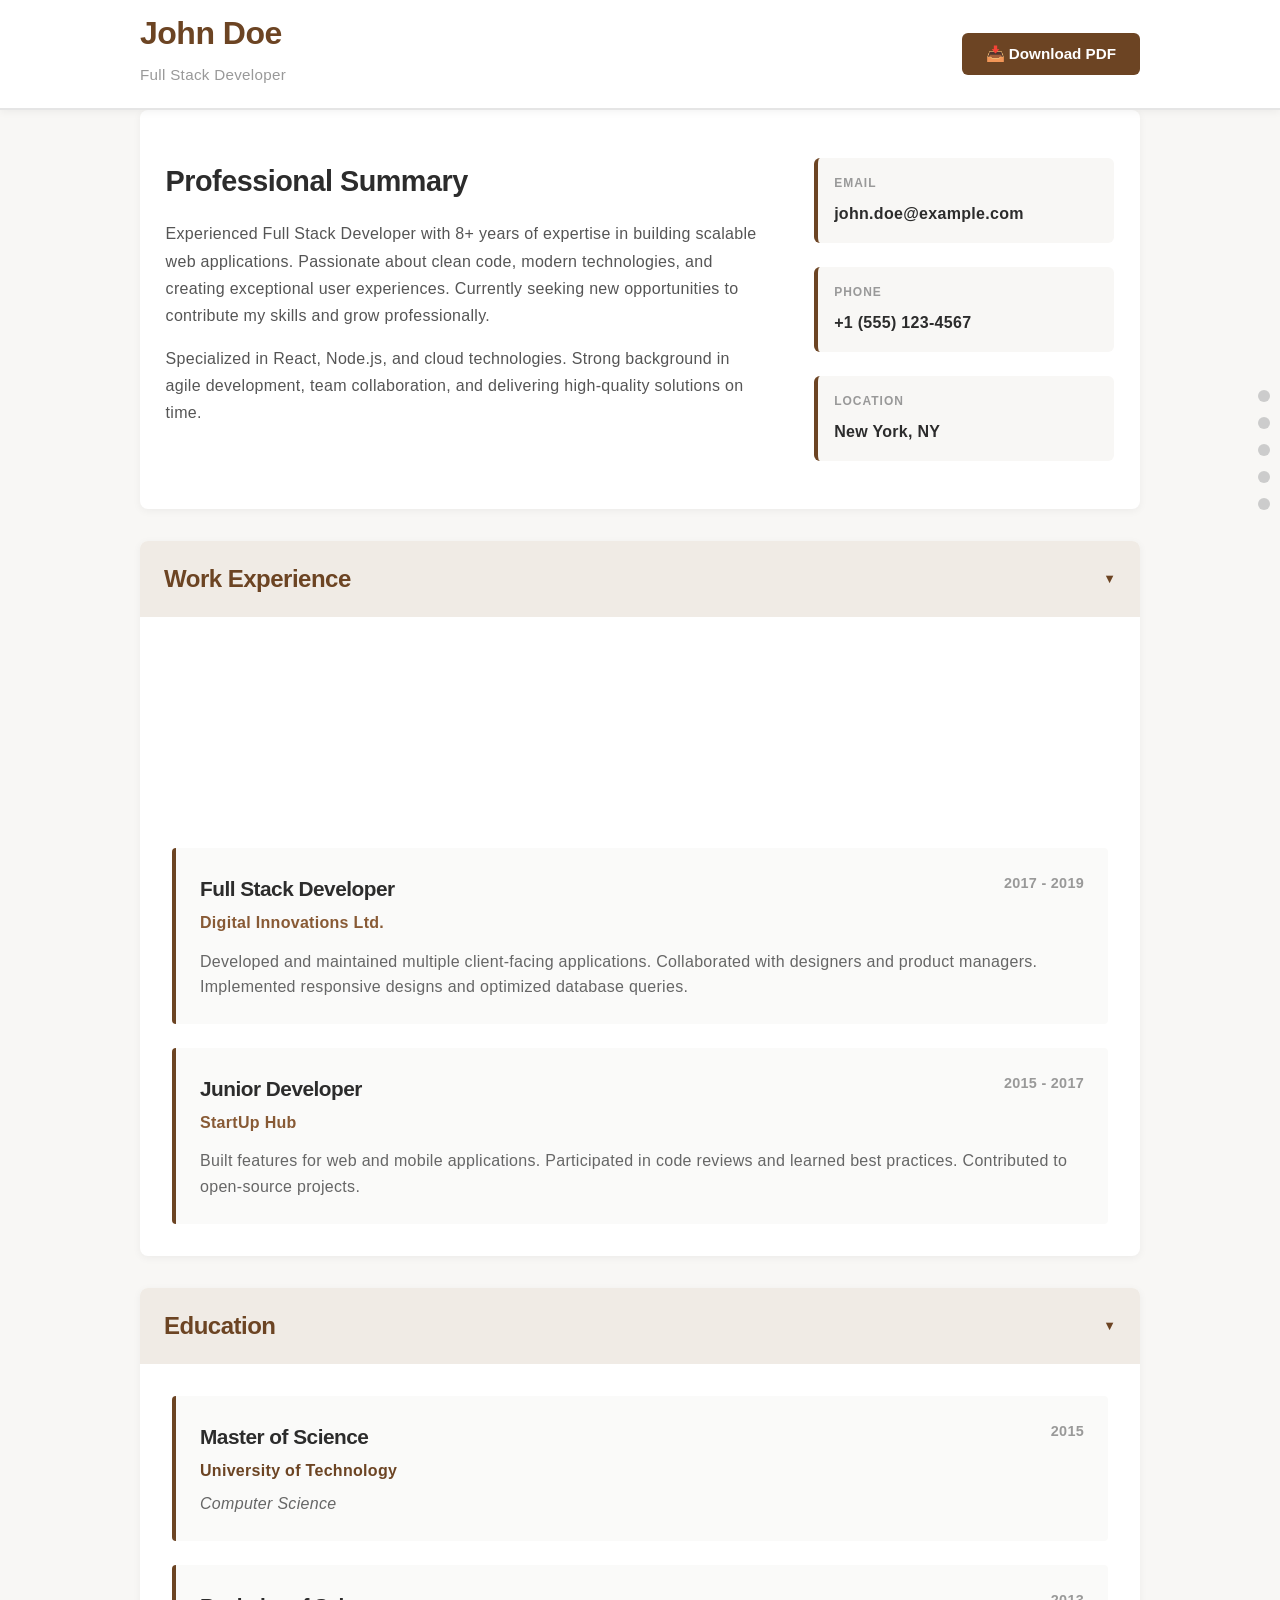
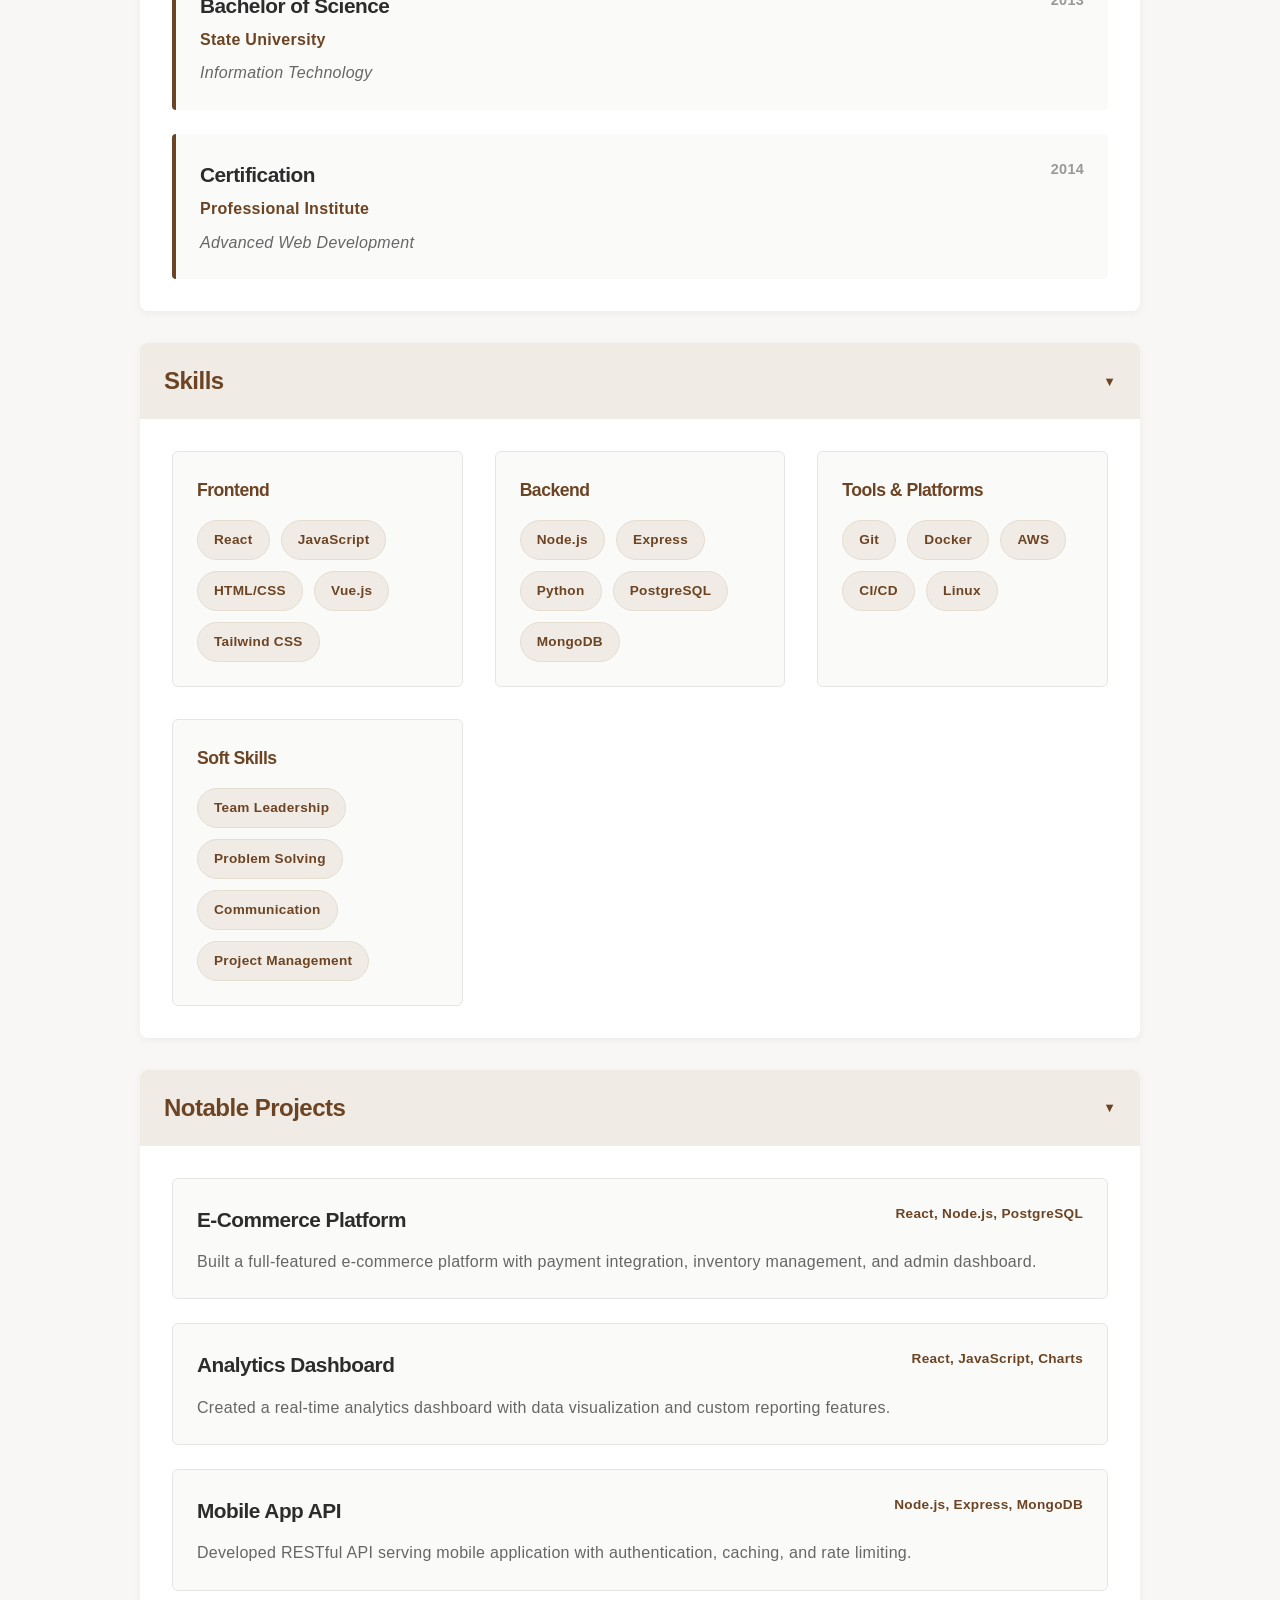
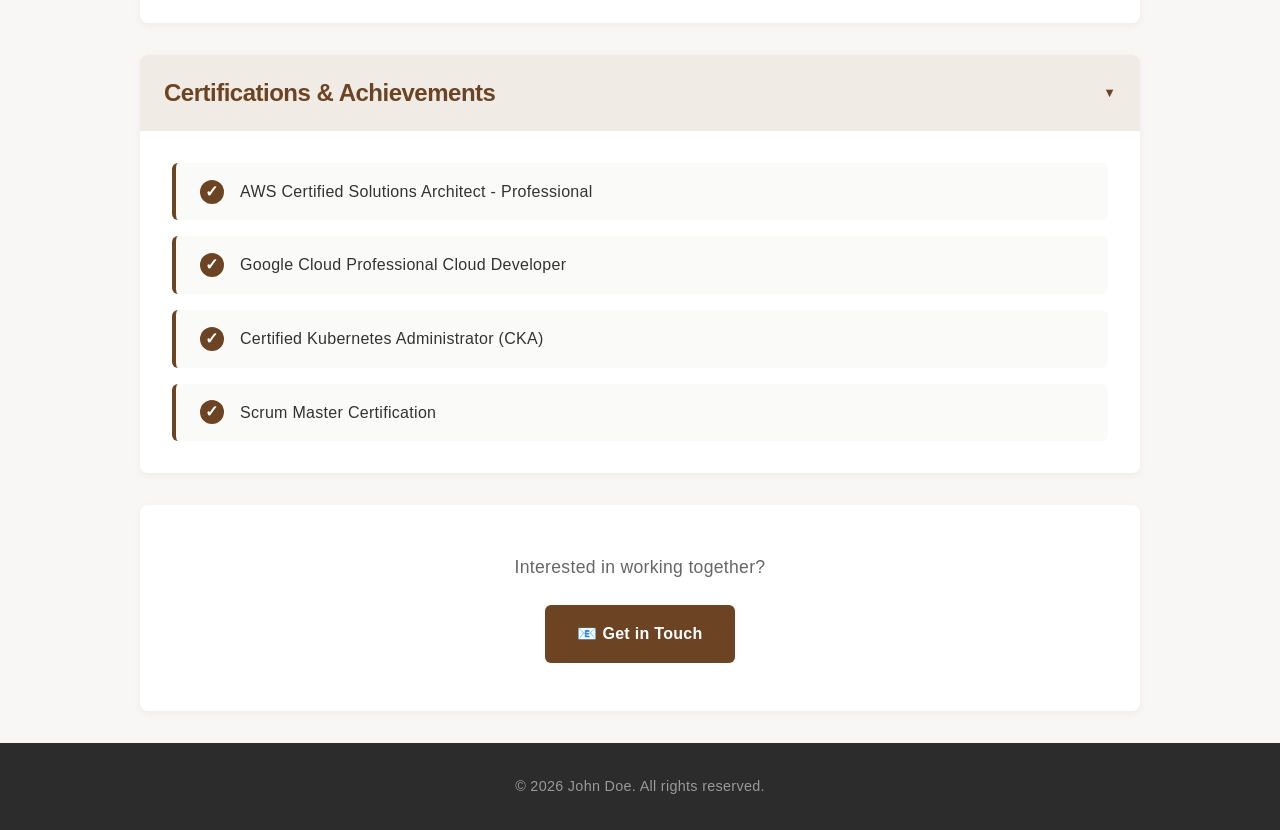
==== index.html @ c2332bd7 "9addit lwan bach dghya nbddalhoum + mouchkil ta3 imprimante f coperite ..." ====
<!DOCTYPE html>
<html lang="en">

<head>
    <meta charset="UTF-8">
    <meta name="viewport" content="width=device-width, initial-scale=1.0">
    <title>John Doe - Professional Portfolio</title>
    <link rel="stylesheet" href="portfolio_css.css">
    <script src="portfolio_js.js" defer></script>
    <!--umami link for analitics-->
    <!-- <script defer src="https://cloud.umami.is/script.js" data-website-id="32c0d051-bd67-4b57-89e9-293d362ee679"></script> -->
</head>

<body>
    <!-- Header/Navigation -->
    <header class="header">
        <div class="container">
            <div class="header-content">
                <div>
                    <h1 class="name">John Doe</h1>
                    <p class="title">Full Stack Developer</p>
                </div>
                <!--<a href="cv.pdf" target="_blank" class="print-btn" data-umami-event="Print Resume Click">
                    📥 Print Resume PDF
                </a>-->
                <!--print window-->
                <button class="print-btn" onclick="printingThisPage(); window.print();"  data-umami-event="Print Pdf Click">
                    📥 Download PDF
                </button>
            </div>
        </div>
    </header>

    <!-- Main Content -->
    <main class="container">
        <nav class="dot-nav">
            <a href="#experience-section" class="dot" id="experience-dot" data-section="experience"><span>Experience</span></a>
            <a href="#education-section" class="dot" id="education-dot" data-section="education"><span>Education</span></a>
            <a href="#skills-section" class="dot" id="skills-dot" data-section="skills"><span>Skills</span></a>
            <a href="#projects-section" class="dot" id="projects-dot" data-section="projects"><span>Projects</span></a>
            <a href="#achievements-section" class="dot" id="achievements-dot" data-section="achievements"><span>Achievements</span></a>
        </nav>
        <!-- Hero Section -->
        <section class="hero-section" id="hero-section">
            <div class="hero-grid">
                <div class="hero-text">
                    <h2>Professional Summary</h2>
                    <p>Experienced Full Stack Developer with 8+ years of expertise in building scalable web
                        applications. Passionate about clean code, modern technologies, and creating exceptional user
                        experiences. Currently seeking new opportunities to contribute my skills and grow
                        professionally.</p>
                    <p>Specialized in React, Node.js, and cloud technologies. Strong background in agile development,
                        team collaboration, and delivering high-quality solutions on time.</p>
                </div>
                <div class="contact-info">
                    <div class="contact-item">
                        <span class="contact-label">Email</span>
                        <p class="contact-value">john.doe@example.com</p>
                    </div>
                    <div class="contact-item">
                        <span class="contact-label">Phone</span>
                        <p class="contact-value">+1 (555) 123-4567</p>
                    </div>
                    <div class="contact-item">
                        <span class="contact-label">Location</span>
                        <p class="contact-value">New York, NY</p>
                    </div>
                </div>
            </div>
        </section>

        <!-- Work Experience Section -->
        <section class="section" id="experience-section">
            <button class="section-header">
                <h2>Work Experience</h2>
                <span class="toggle-icon">▼</span>
            </button>
            <div class="section-content">
                <div class="experience-item">
                    <div class="experience-header">
                        <div>
                            <h3>Senior Software Developer</h3>
                            <p class="company">Tech Solutions Inc.</p>
                        </div>
                        <span class="duration">2019 - 2023</span>
                    </div>
                    <p class="description">Led development of full-stack web applications. Managed team of 5 developers.
                        Implemented CI/CD pipelines and improved system performance by 40%.</p>
                </div>

                <div class="experience-item">
                    <div class="experience-header">
                        <div>
                            <h3>Full Stack Developer</h3>
                            <p class="company">Digital Innovations Ltd.</p>
                        </div>
                        <span class="duration">2017 - 2019</span>
                    </div>
                    <p class="description">Developed and maintained multiple client-facing applications. Collaborated
                        with designers and product managers. Implemented responsive designs and optimized database
                        queries.</p>
                </div>

                <div class="experience-item">
                    <div class="experience-header">
                        <div>
                            <h3>Junior Developer</h3>
                            <p class="company">StartUp Hub</p>
                        </div>
                        <span class="duration">2015 - 2017</span>
                    </div>
                    <p class="description">Built features for web and mobile applications. Participated in code reviews
                        and learned best practices. Contributed to open-source projects.</p>
                </div>
            </div>
        </section>

        <!-- Education Section -->
        <section class="section" id="education-section">
            <button class="section-header">
                <h2>Education</h2>
                <span class="toggle-icon">▼</span>
            </button>
            <div class="section-content">
                <div class="education-item">
                    <div class="education-header">
                        <div>
                            <h3>Master of Science</h3>
                            <p class="institution">University of Technology</p>
                        </div>
                        <span class="year">2015</span>
                    </div>
                    <p class="field">Computer Science</p>
                </div>

                <div class="education-item">
                    <div class="education-header">
                        <div>
                            <h3>Bachelor of Science</h3>
                            <p class="institution">State University</p>
                        </div>
                        <span class="year">2013</span>
                    </div>
                    <p class="field">Information Technology</p>
                </div>

                <div class="education-item">
                    <div class="education-header">
                        <div>
                            <h3>Certification</h3>
                            <p class="institution">Professional Institute</p>
                        </div>
                        <span class="year">2014</span>
                    </div>
                    <p class="field">Advanced Web Development</p>
                </div>
            </div>
        </section>

        <!-- Skills Section -->
        <section class="section" id="skills-section">
            <button class="section-header">
                <h2>Skills</h2>
                <span class="toggle-icon">▼</span>
            </button>
            <div class="section-content">
                <div class="skills-grid">
                    <div class="skill-group">
                        <h3>Frontend</h3>
                        <div class="skill-tags">
                            <span class="skill-tag">React</span>
                            <span class="skill-tag">JavaScript</span>
                            <span class="skill-tag">HTML/CSS</span>
                            <span class="skill-tag">Vue.js</span>
                            <span class="skill-tag">Tailwind CSS</span>
                        </div>
                    </div>

                    <div class="skill-group">
                        <h3>Backend</h3>
                        <div class="skill-tags">
                            <span class="skill-tag">Node.js</span>
                            <span class="skill-tag">Express</span>
                            <span class="skill-tag">Python</span>
                            <span class="skill-tag">PostgreSQL</span>
                            <span class="skill-tag">MongoDB</span>
                        </div>
                    </div>

                    <div class="skill-group">
                        <h3>Tools & Platforms</h3>
                        <div class="skill-tags">
                            <span class="skill-tag">Git</span>
                            <span class="skill-tag">Docker</span>
                            <span class="skill-tag">AWS</span>
                            <span class="skill-tag">CI/CD</span>
                            <span class="skill-tag">Linux</span>
                        </div>
                    </div>

                    <div class="skill-group">
                        <h3>Soft Skills</h3>
                        <div class="skill-tags">
                            <span class="skill-tag">Team Leadership</span>
                            <span class="skill-tag">Problem Solving</span>
                            <span class="skill-tag">Communication</span>
                            <span class="skill-tag">Project Management</span>
                        </div>
                    </div>
                </div>
            </div>
        </section>

        <!-- Projects Section -->
        <section class="section" id="projects-section">
            <button class="section-header">
                <h2>Notable Projects</h2>
                <span class="toggle-icon">▼</span>
            </button>
            <div class="section-content">
                <div class="project-item">
                    <div class="project-header">
                        <h3>E-Commerce Platform</h3>
                        <span class="project-tech">React, Node.js, PostgreSQL</span>
                    </div>
                    <p class="description">Built a full-featured e-commerce platform with payment integration, inventory
                        management, and admin dashboard.</p>
                </div>

                <div class="project-item">
                    <div class="project-header">
                        <h3>Analytics Dashboard</h3>
                        <span class="project-tech">React, JavaScript, Charts</span>
                    </div>
                    <p class="description">Created a real-time analytics dashboard with data visualization and custom
                        reporting features.</p>
                </div>

                <div class="project-item">
                    <div class="project-header">
                        <h3>Mobile App API</h3>
                        <span class="project-tech">Node.js, Express, MongoDB</span>
                    </div>
                    <p class="description">Developed RESTful API serving mobile application with authentication,
                        caching, and rate limiting.</p>
                </div>
            </div>
        </section>

        <!-- Certifications Section -->
        <section class="section" id="achievements-section">
            <button class="section-header">
                <h2>Certifications & Achievements</h2>
                <span class="toggle-icon">▼</span>
            </button>
            <div class="section-content">
                <div class="certification-list">
                    <div class="cert-item">AWS Certified Solutions Architect - Professional</div>
                    <div class="cert-item">Google Cloud Professional Cloud Developer</div>
                    <div class="cert-item">Certified Kubernetes Administrator (CKA)</div>
                    <div class="cert-item">Scrum Master Certification</div>
                </div>
            </div>
        </section>

        <!-- Footer CTA -->
        <section class="footer-cta" id="cta-section">
            <p id="cta-paragraph">Interested in working together?</p>
            <a href="mailto:john.doe@example.com" class="cta-button" id="cta-button" data-umami-event="Email Button Click">📧 Get in Touch</a>
            <h3 id="cta-link" style="display: none;">john.doe@example.com</h3>
        </section>
    </main>

    <!-- Footer -->
    <footer class="footer" id="footer">
        <p>&copy; 2026 John Doe. All rights reserved.</p>
    </footer>
</body>

</html>
---- portfolio_css.css ----
/* ============================================
   PROFESSIONAL PORTFOLIO - STYLESHEET
   Design: Clean, PDF-like with interactive elements
   Colors: Warm brown (var(--main_color)) accent with professional grays
   ============================================ */

/* ============================================
   1. RESET & BASE STYLES
   ============================================ */

/*colors*/

:root {
    --main_color : hsl(27, 51%, 28%);

    /* We use clamp(0%, calc(...), 100%) to lock the values */
    
    --hover_1_color : hsl(from var(--main_color) 
        calc(h + 2) 
        clamp(0, calc(s + 2), 100) 
        clamp(0, calc(l + 8), 100));

    --header_hover_color: hsl(from var(--main_color) 
        calc(h + 5) 
        clamp(0, calc(s - 22), 100) 
        clamp(0, calc(l + 59), 100));

    --items_hover_color: hsl(from var(--main_color) 
        calc(h + 3) 
        clamp(0, calc(s - 22), 100) 
        clamp(0, calc(l + 67), 100));

    --company_names_color : hsl(from var(--main_color) 
        h 
        clamp(0, calc(s - 7), 100) 
        clamp(0, calc(l + 9), 100));

    --section_header_and_skills_tag_color: hsl(from var(--main_color) 
        calc(h + 6) 
        clamp(0, calc(s - 24), 100) 
        clamp(0, calc(l + 64), 100));

    --skill_tag_border_color: hsl(from var(--main_color) 
        calc(h + 7) 
        clamp(0, calc(s - 22), 100) 
        clamp(0, calc(l + 58), 100));

    --footer_bg_color : #2c2c2c;
    --text_1_color : #333;
    --section_bg_color: #fff;
    --text_2_color : #666;
    --text_3_color : #999;
    --text_4_color : #ccc;
}

* {
    margin: 0;
    padding: 0;
}

html {
    scroll-behavior: smooth;
}

body {
    font-family: 'Segoe UI', Tahoma, Geneva, Verdana, sans-serif;
    line-height: 1.6;
    color: var(--text_1_color);
    background-color: #f8f7f5;
    letter-spacing: 0.3px;
}

/* ============================================
   navigation section
   ============================================ */

   .dot-nav {
    position: fixed;
    right: 10px;
    top: 50%;
    transform: translateY(-50%);
    display: flex;
    flex-direction: column;
    gap: 15px;
    z-index: 1000;
}

.dot {
    width: 12px;
    height: 12px;
    background-color: var(--text_4_color);
    border-radius: 50%;
    transition: all 0.3s ease;
    position: relative;
}

.dot.active {
    background-color: var(--main_color); /* Your brand brown */
    transform: scale(1.3);
}

.dot.hidden{
    display: none;
}

/* Tooltip text that appears when hovering */
.dot span {
    position: absolute;
    right: 25px;
    top: 50%;
    transform: translateY(-50%);
    background: var(--main_color);
    color: white;
    padding: 4px 8px;
    border-radius: 4px;
    font-size: 12px;
    opacity: 0;
    pointer-events: none;
    transition: opacity 0.3s;
}

.dot:hover span {
    opacity: 1;
}


/* ============================================
   2. TYPOGRAPHY
   ============================================ */

h1, h2, h3, h4, h5, h6 {
    font-weight: 700;
    letter-spacing: -0.5px;
    color: #2c2c2c;
}

h1 {
    font-size: 2.5rem;
    margin-bottom: 0.5rem;
}

h2 {
    font-size: 1.8rem;
    margin-bottom: 1rem;
}

h3 {
    font-size: 1.3rem;
    margin-bottom: 0.5rem;
}

p {
    margin-bottom: 0.8rem;
    color: #555;
}

a {
    background-color: var(--main_color);
    text-decoration: none;
    transition: color 0.3s ease;
}

a:hover {
    background-color: var(--hover_1_color);
    text-decoration: underline;
}

/* ============================================
   3. LAYOUT & CONTAINER
   ============================================ */

.container {
    max-width: 1000px;
    margin: 0 auto;
    padding: 0 2rem;
}

@media (max-width: 768px) {
    .container {
        padding: 0 1rem;
    }
}

/* ============================================
   4. HEADER
   ============================================ */
/* Add this to your section class */

.header {
   background-color: var(--section_bg_color);
    border-bottom: 2px solid #e5e5e5;
    padding: 0.5rem 0;
    position: sticky;
    top: 0;
    z-index: 100;
    box-shadow: 0 2px 8px rgba(0, 0, 0, 0.05);
}

.header-content {
    display: flex;
    justify-content: space-between;
    align-items: center;
    gap: 2rem;
}

.name {
    font-size: 2rem;
    color: var(--main_color);
    margin-bottom: 0.25rem;
}

.title {
    font-size: 0.95rem;
    color: var(--text_3_color);
    font-weight: 500;
}

.print-btn {
    padding: 0.75rem 1.5rem;
    background-color: var(--main_color);
    color: #fff;
    border: none;
    border-radius: 6px;
    font-size: 0.95rem;
    font-weight: 600;
    cursor: pointer;
    transition: all 0.3s ease;
    white-space: nowrap;
}

.print-btn:hover {
    background-color: var(--hover_1_color);
    transform: translateY(-2px);
    box-shadow: 0 4px 12px rgba(107, 67, 35, 0.274);
}

@media (max-width: 768px) {
    .header-content {
        flex-direction: column;
        align-items: start;
        gap: 1rem;
    }

    .name {
        font-size: 1.5rem;
    }

    .print-btn {
        width: 60%;
        align-self: end;
        text-align: center;
    }
}

/* ============================================
   5. HERO SECTION
   ============================================ */

.hero-section {
   background-color: var(--section_bg_color);
    padding: 3rem .6rem;
    margin-bottom: 2rem;
    border-radius: 8px;
    box-shadow: 0 2px 8px rgba(0, 0, 0, 0.05);
}

.hero-grid {
    display: grid;
    grid-template-columns: 2fr 1fr;
    gap: 3rem;
    padding-right: 1rem;
    padding-left: 1rem;
}

.hero-text p {
    margin-bottom: 1rem;
    line-height: 1.7;
}

.contact-info {
    display: flex;
    flex-direction: column;
    gap: 1.5rem;
}

.contact-item {
    padding: 1rem;
    background-color: #f8f7f5;
    border-radius: 6px;
    border-left: 4px solid var(--main_color);
}

.contact-label {
    display: block;
    font-size: 0.75rem;
    font-weight: 700;
    color: var(--text_3_color);
    text-transform: uppercase;
    letter-spacing: 1px;
    margin-bottom: 0.5rem;
}

.contact-value {
    font-weight: 600;
    color: #2c2c2c;
    margin: 0;
}

@media (max-width: 768px) {
    .hero-grid {
        grid-template-columns: 1fr;
        gap: 2rem;
    }

    .hero-section {
        padding: 2rem 0;
    }
}

/* ============================================
   6. SECTIONS
   ============================================ */

.section {
   background-color: var(--section_bg_color);
    margin-bottom: 2rem;
    border-radius: 8px;
    box-shadow: 0 2px 8px rgba(0, 0, 0, 0.05);
    overflow: hidden;
    scroll-margin-top: 120px;
}

@media (max-width: 768px) {
    .section {
    scroll-margin-top: 165px;
    }
}

.section-header {
    width: 100%;
    padding: 1.5rem;
    background-color: var(--section_header_and_skills_tag_color);
    border: none;
    cursor: pointer;
    display: flex;
    justify-content: space-between;
    align-items: center;
    transition: all 0.3s ease;
    font-size: 1rem;
}

.section-header:hover {
    background-color: var(--header_hover_color);
}

.section-header h2 {
    margin: 0;
    color: var(--main_color);
    font-size: 1.5rem;
}

.toggle-icon {
    font-size: 0.8rem;
    color: var(--main_color);
    transition: transform 0.3s ease;
}

.section-header.collapsed .toggle-icon {
    transform: rotate(-90deg);
}

.section-content {
    padding: 2rem;
    max-height: 2000px;
    overflow: hidden;
    transition: all 0.3s ease;
}

.section-content.hidden {
    max-height: 0;
    padding: 0 2rem;
    overflow: hidden;
}

/* ============================================
   7. EXPERIENCE ITEMS
   ============================================ */

.experience-item {
    padding: 1.5rem;
    border-left: 4px solid var(--main_color);
    margin-bottom: 1.5rem;
    background-color: #fafaf9;
    border-radius: 4px;
    transition: all 0.3s ease;
}

.experience-item:hover {
    background-color: var(--items_hover_color);
    border-left-color: var(--hover_1_color);
}

.experience-item:last-child {
    margin-bottom: 0;
}

.experience-header {
    display: flex;
    justify-content: space-between;
    align-items: flex-start;
    margin-bottom: 0.8rem;
}

.experience-header h3 {
    margin: 0 0 0.3rem 0;
}

.company {
    color: var(--company_names_color);
    font-weight: 600;
    margin: 0;
}

.duration {
    font-size: 0.9rem;
    color: var(--text_3_color);
    font-weight: 600;
    white-space: nowrap;
}

.description {
    color: var(--text_2_color);
    line-height: 1.6;
    margin: 0;
}

@media (max-width: 768px) {
    .experience-header {
        flex-direction: column;
        gap: 0.5rem;
    }

    .duration {
        font-size: 0.85rem;
    }
}

/* ============================================
   8. EDUCATION ITEMS
   ============================================ */

.education-item {
    padding: 1.5rem;
    border-left: 4px solid var(--main_color);
    margin-bottom: 1.5rem;
    background-color: #fafaf9;
    border-radius: 4px;
    transition: all 0.3s ease;
}

.education-item:hover {
    background-color: var(--items_hover_color);
    border-left-color: var(--hover_1_color);
}

.education-item:last-child {
    margin-bottom: 0;
}

.education-header {
    display: flex;
    justify-content: space-between;
    align-items: flex-start;
    margin-bottom: 0.5rem;
}

.education-header h3 {
    margin: 0 0 0.3rem 0;
}

.institution {
    color: var(--main_color);
    font-weight: 600;
    margin: 0;
}

.year {
    font-size: 0.9rem;
    color: var(--text_3_color);
    font-weight: 600;
}

.field {
    color: var(--text_2_color);
    margin: 0;
    font-style: italic;
}

/* ============================================
   9. SKILLS SECTION
   ============================================ */

.skills-grid {
    display: grid;
    grid-template-columns: repeat(auto-fit, minmax(250px, 1fr));
    gap: 2rem;
}

.skill-group {
    padding: 1.5rem;
    background-color: #fafaf9;
    border-radius: 6px;
    border: 1px solid #e5e5e5;
}

.skill-group h3 {
    color: var(--main_color);
    margin-bottom: 1rem;
    font-size: 1.1rem;
}

.skill-tags {
    display: flex;
    flex-wrap: wrap;
    gap: 0.7rem;
}

.skill-tag {
    display: inline-block;
    padding: 0.5rem 1rem;
    background-color: var(--section_header_and_skills_tag_color);
    color: var(--main_color);
    border-radius: 20px;
    font-size: 0.85rem;
    font-weight: 600;
    transition: all 0.3s ease;
    border: 1px solid var(--skill_tag_border_color);
}

.skill-tag:hover {
    background-color: var(--main_color);
    color: #fff;
    transform: translateY(-2px);
}

/* ============================================
   10. PROJECT ITEMS
   ============================================ */

.project-item {
    padding: 1.5rem;
    margin-bottom: 1.5rem;
    background-color: #fafaf9;
    border-radius: 6px;
    border: 1px solid #e5e5e5;
    transition: all 0.3s ease;
}

.project-item:hover {
    box-shadow: 0 4px 12px rgba(107, 68, 35, 0.1);
    border-color: var(--main_color);
}

.project-item:last-child {
    margin-bottom: 0;
}

.project-header {
    display: flex;
    justify-content: space-between;
    align-items: flex-start;
    margin-bottom: 0.8rem;
    gap: 1rem;
}

.project-header h3 {
    margin: 0;
    flex: 1;
}

.project-tech {
    font-size: 0.85rem;
    color: var(--main_color);
    font-weight: 600;
    white-space: nowrap;
}

/* ============================================
   11. CERTIFICATIONS
   ============================================ */

.certification-list {
    display: flex;
    flex-direction: column;
    gap: 1rem;
}

.cert-item {
    padding: 1rem 1.5rem;
    background-color: #fafaf9;
    border-radius: 6px;
    border-left: 4px solid var(--main_color);
    display: flex;
    align-items: center;
    transition: all 0.3s ease;
}

.cert-item:before {
    content: '✓';
    display: inline-block;
    width: 1.5rem;
    height: 1.5rem;
    background-color: var(--main_color);
    color: #fff;
    border-radius: 50%;
    text-align: center;
    line-height: 1.5rem;
    margin-right: 1rem;
    flex-shrink: 0;
    font-weight: bold;
}

.cert-item:hover {
    background-color: var(--items_hover_color);
    transform: translateX(4px);
}

/* ============================================
   12. FOOTER CTA
   ============================================ */

.footer-cta {
    text-align: center;
    padding: 3rem 2rem;
   background-color: var(--section_bg_color);
    border-radius: 8px;
    margin-bottom: 2rem;
    box-shadow: 0 2px 8px rgba(0, 0, 0, 0.05);
}

.footer-cta p {
    font-size: 1.1rem;
    margin-bottom: 1.5rem;
    color: var(--text_2_color);
}

.cta-button {
    display: inline-block;
    padding: 1rem 2rem;
    background-color: var(--main_color);
    color: #fff;
    border-radius: 6px;
    font-weight: 700;
    font-size: 1rem;
    transition: all 0.3s ease;
}

.cta-button:hover {
    background-color: var(--hover_1_color);
    transform: translateY(-2px);
    box-shadow: 0 6px 16px rgba(107, 68, 35, 0.2);
    text-decoration: none;
}

/* ============================================
   13. FOOTER
   ============================================ */

.footer {
    background-color: var(--footer_bg_color);
    color: var(--text_3_color);
    text-align: center;
    padding: 2rem;
    font-size: 0.9rem;
}

.footer p {
    margin: 0;
    color: var(--text_3_color);
}

/* ============================================
   14. PRINT STYLES
   ============================================ */

@media print {
    body {
       background-color: var(--section_bg_color);
    }

    .header {
        position: static;
        border-bottom: 2px solid var(--text_1_color);
        margin-bottom: 1rem;
    }

    .print-btn {
        display: none !important;
    }

    .section-header {
        background-color: var(--section_header_and_skills_tag_color);
        border-bottom: 2px solid #ddd;
    }

    .section-header .toggle-icon {
        display: none;
    }

    .section-content {
        max-height: none !important;
        padding: 1.5rem;
    }

    .section {
        page-break-inside: avoid;
        margin-bottom: 1rem;
        box-shadow: none;
        border: 1px solid #ddd;
    }

    .experience-item,
    .education-item,
    .project-item {
        page-break-inside: avoid;
    }

    .footer {
        margin-top: 2rem;
        border-top: 1px solid #ddd;
        page-break-inside: avoid;
    }

    a {
        color: var(--main_color);
    }
}

/* ============================================
   15. RESPONSIVE DESIGN
   ============================================ */

@media (max-width: 768px) {
    h1 {
        font-size: 1.8rem;
    }

    h2 {
        font-size: 1.4rem;
    }

    h3 {
        font-size: 1.1rem;
    }

    .section-header {
        padding: 1.2rem;
    }

    .section-content {
        padding: 1.5rem;
    }

    .skills-grid {
        grid-template-columns: 1fr;
    }

    .project-header {
        flex-direction: column;
    }

    .project-tech {
        white-space: normal;
    }
}

@media (max-width: 480px) {
    .container {
        padding: 0 1rem;
    }

    h1 {
        font-size: 1.5rem;
    }

    h2 {
        font-size: 1.2rem;
    }

    .header-content {
        gap: 0.5rem;
    }

    .name {
        font-size: 1.3rem;
    }

    .title {
        font-size: 0.85rem;
    }

    .print-btn {
        padding: 0.6rem 1rem;
        font-size: 0.85rem;
    }

    .hero-section {
        padding: 1.5rem 0;
    }

    .section {
        margin-bottom: 1rem;
    }

    .section-header {
        padding: 1rem;
    }

    .section-content {
        padding: 1rem;
    }

    .experience-item,
    .education-item,
    .project-item {
        padding: 1rem;
    }

    .footer-cta {
        padding: 2rem 1rem;
    }
}
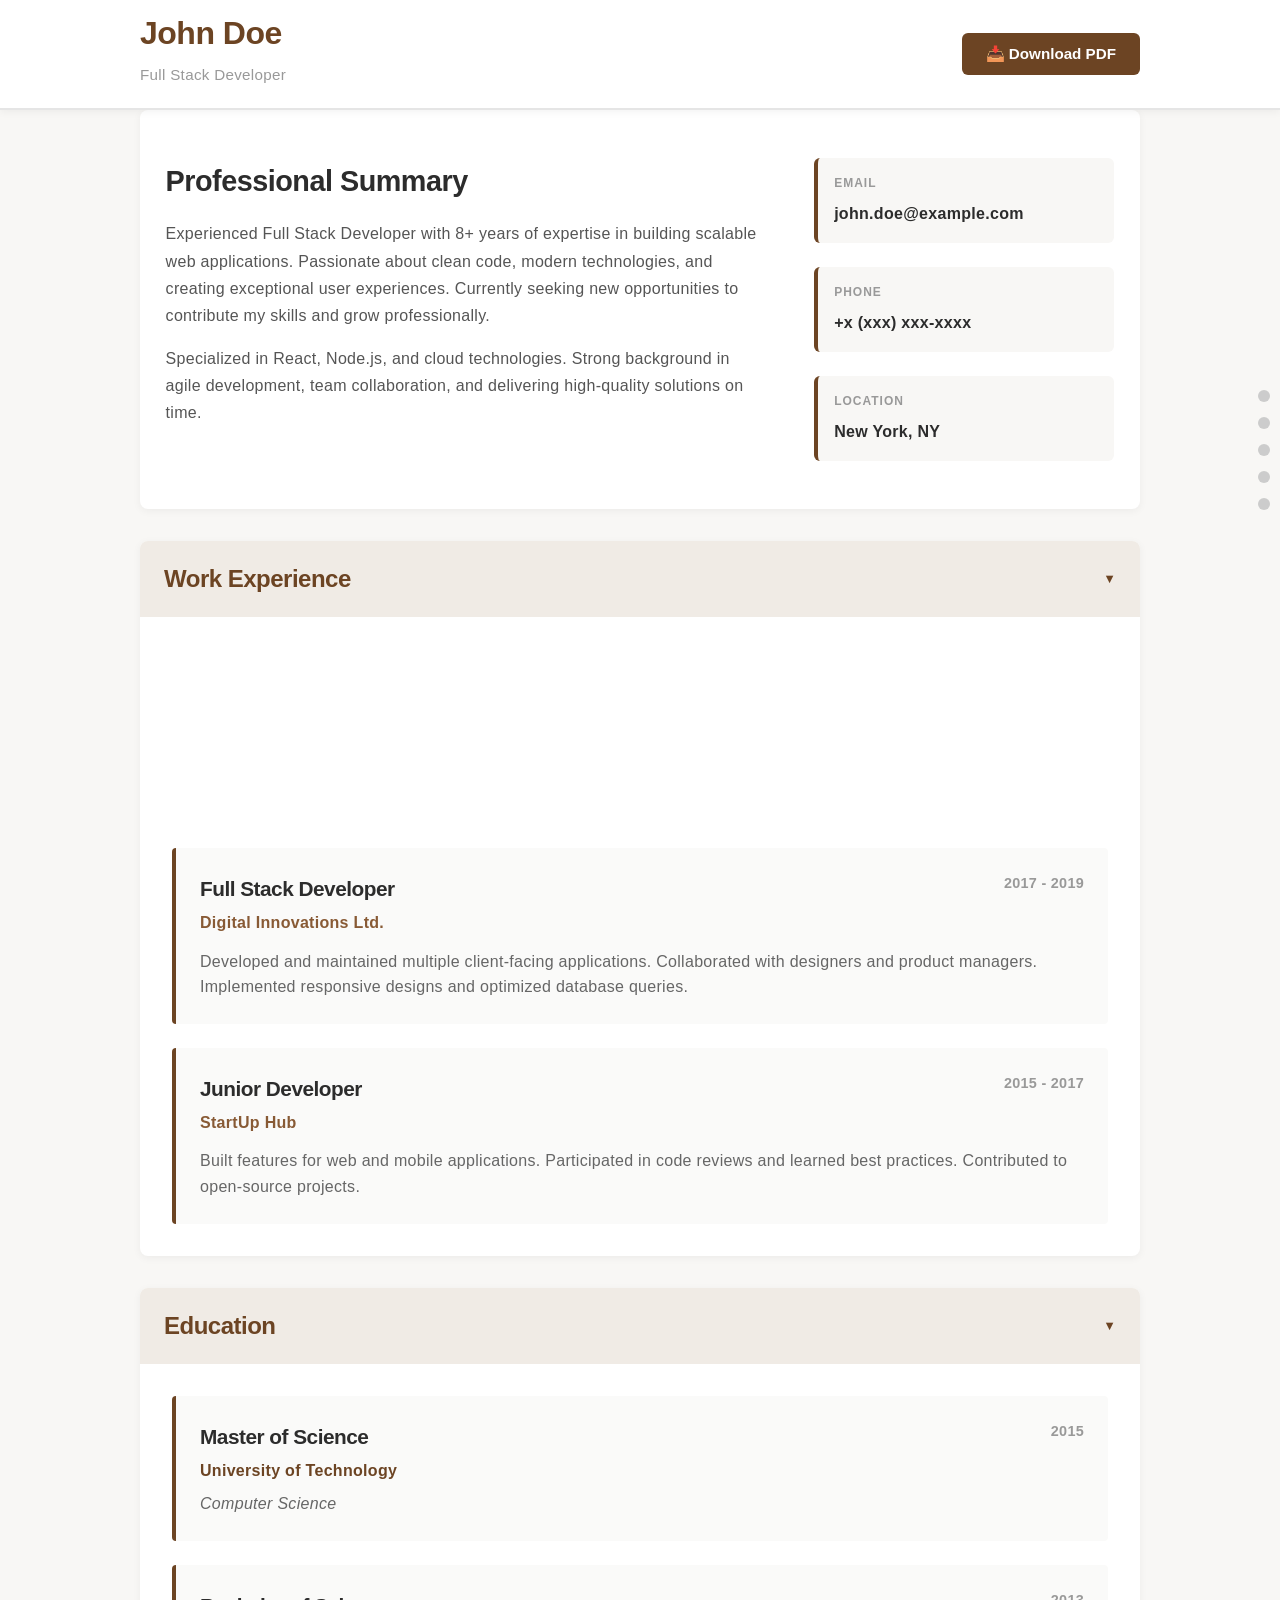
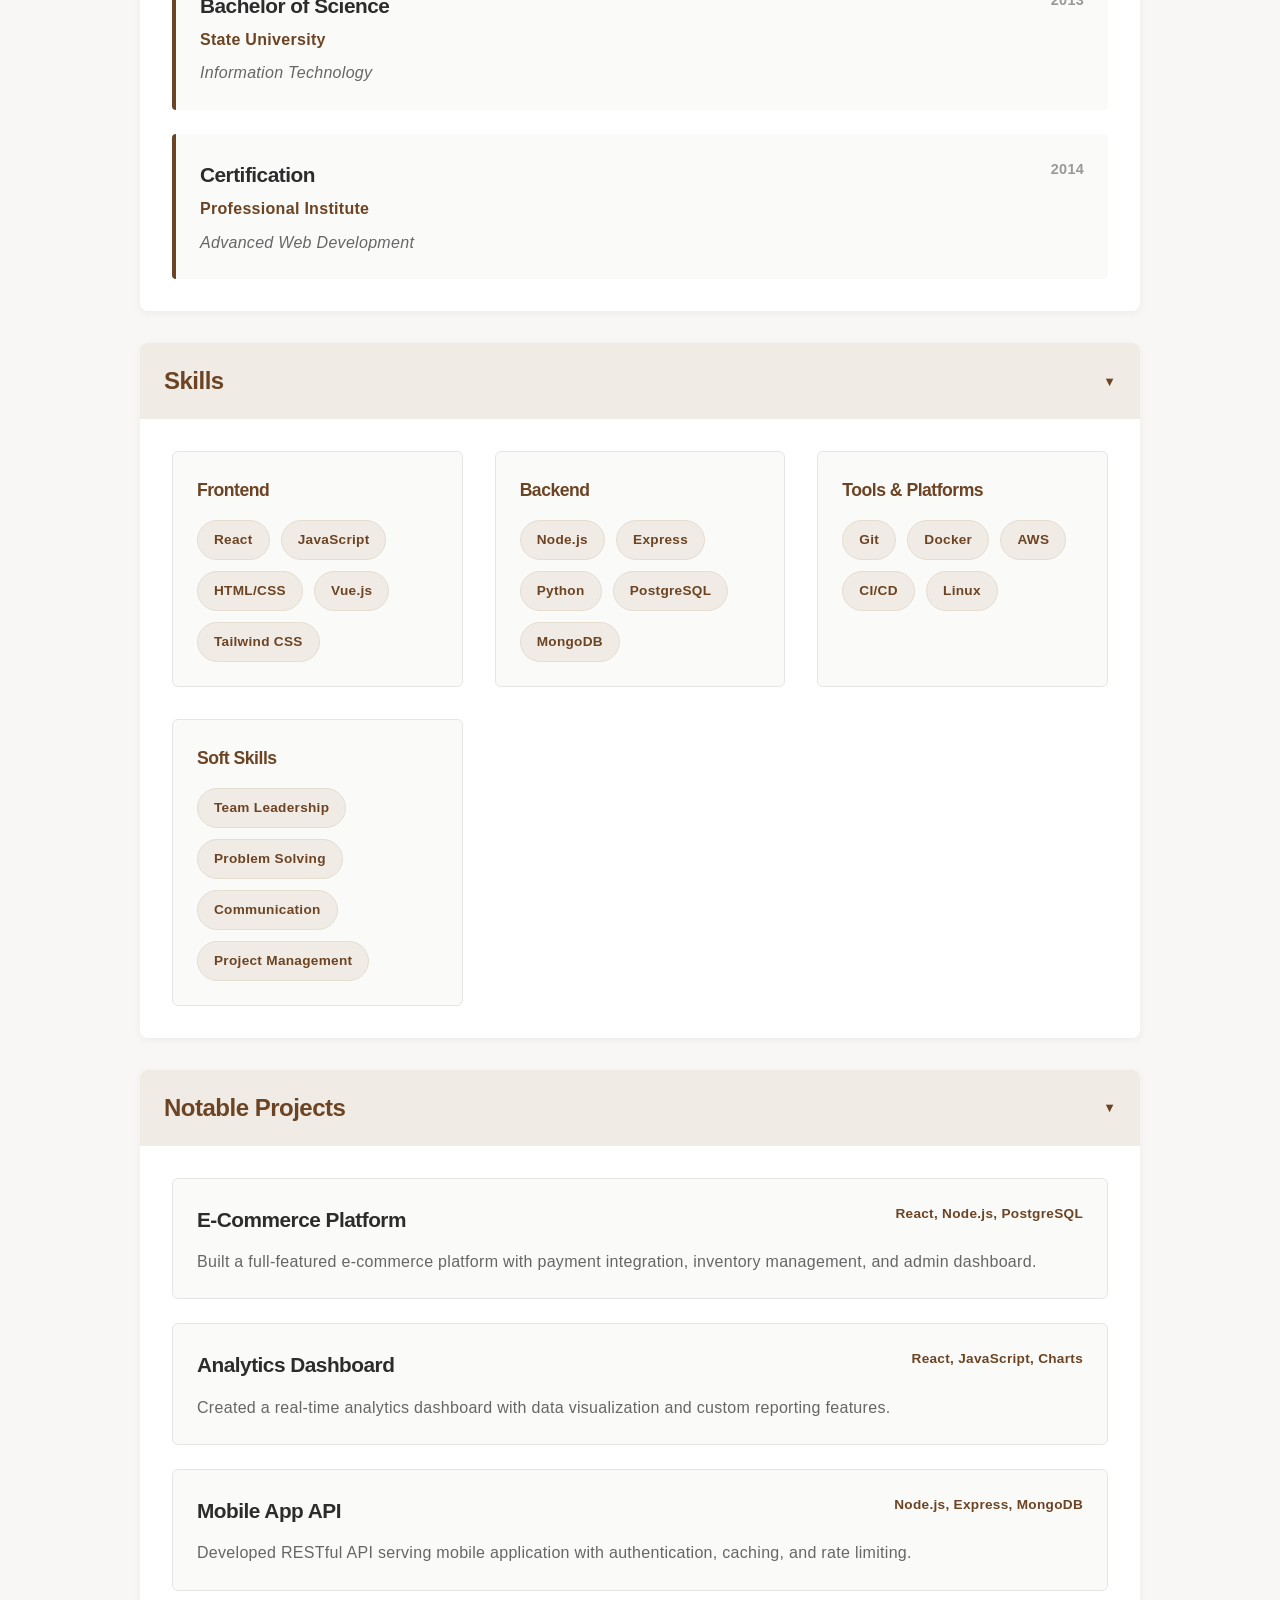
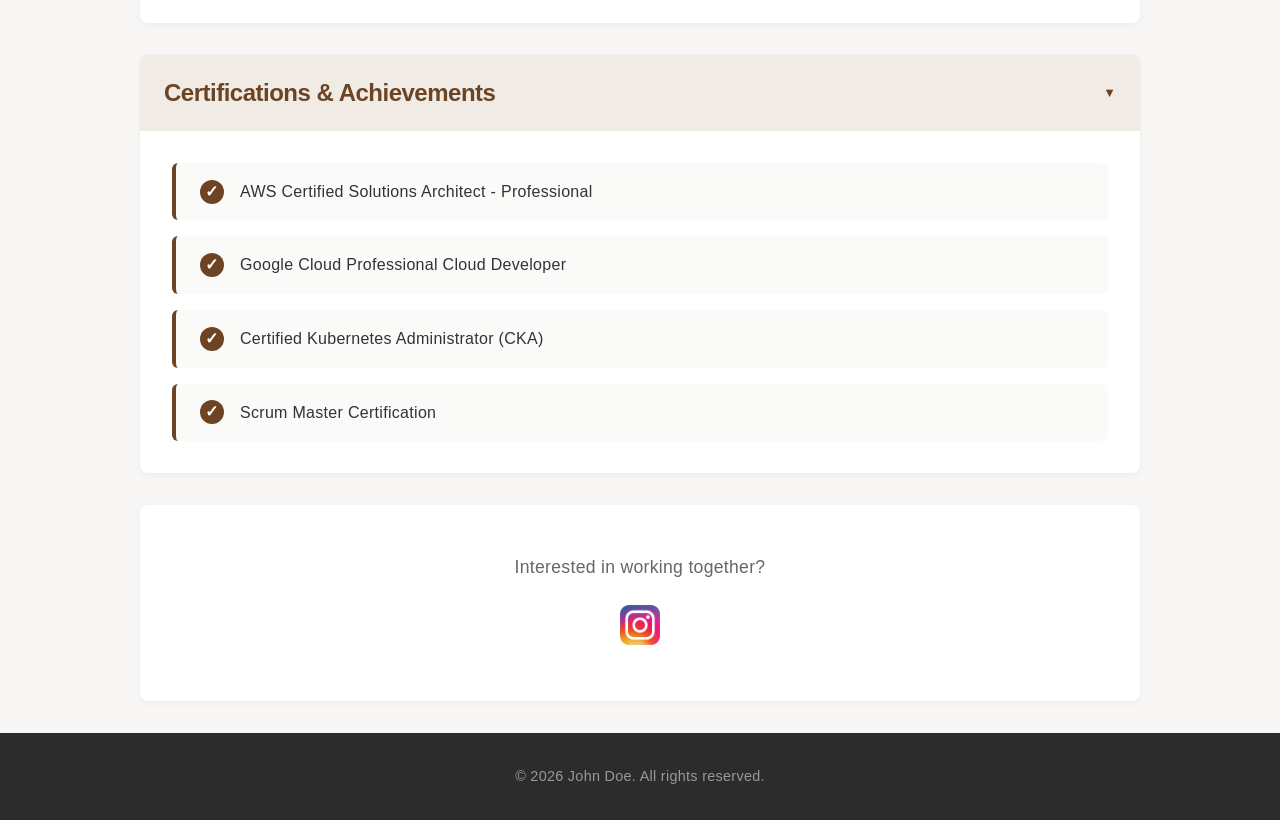
==== commit 27c45682: "9addit section dyal contact + umami analytics" ====
--- a/index.html
+++ b/index.html
@@ -8,7 +8,7 @@
     <link rel="stylesheet" href="portfolio_css.css">
     <script src="portfolio_js.js" defer></script>
     <!--umami link for analitics-->
-    <!-- <script defer src="https://cloud.umami.is/script.js" data-website-id="32c0d051-bd67-4b57-89e9-293d362ee679"></script> -->
+    <!--<script defer src="https://cloud.umami.is/script.js" data-website-id="32c0d051-bd67-4b57-89e9-293d362ee679"></script>-->
 </head>
 
 <body>
@@ -59,7 +59,7 @@
                     </div>
                     <div class="contact-item">
                         <span class="contact-label">Phone</span>
-                        <p class="contact-value">+1 (555) 123-4567</p>
+                        <p class="contact-value">+x (xxx) xxx-xxxx</p>
                     </div>
                     <div class="contact-item">
                         <span class="contact-label">Location</span>
@@ -266,8 +266,14 @@
         <!-- Footer CTA -->
         <section class="footer-cta" id="cta-section">
             <p id="cta-paragraph">Interested in working together?</p>
-            <a href="mailto:john.doe@example.com" class="cta-button" id="cta-button" data-umami-event="Email Button Click">📧 Get in Touch</a>
-            <h3 id="cta-link" style="display: none;">john.doe@example.com</h3>
+            <div id="social-media-logos-container">
+                <a href="https://www.instagram.com/services_4_all/" target="_blank" rel="noopener noreferrer">
+                    <img class="social-media-img" src="instagram.png" alt="instagram">
+                </a>
+            </div>
+            <div id="social-media-links-container" style="display: none;">
+                <h3>INSTAGRAM: https://www.instagram.com/services_4_all/</h3>
+            </div>
         </section>
     </main>
 
--- a/portfolio_css.css
+++ b/portfolio_css.css
@@ -1,9 +1,4 @@
-/* ============================================
-   PROFESSIONAL PORTFOLIO - STYLESHEET
-   Design: Clean, PDF-like with interactive elements
-   Colors: Warm brown (var(--main_color)) accent with professional grays
-   ============================================ */
-
+/* koulla section fih lfo9 "===..." bach n3llam koulla wa7da */
 /* ============================================
    1. RESET & BASE STYLES
    ============================================ */
@@ -644,22 +639,20 @@
     color: var(--text_2_color);
 }
 
-.cta-button {
-    display: inline-block;
-    padding: 1rem 2rem;
-    background-color: var(--main_color);
-    color: #fff;
-    border-radius: 6px;
-    font-weight: 700;
-    font-size: 1rem;
-    transition: all 0.3s ease;
-}
-
-.cta-button:hover {
-    background-color: var(--hover_1_color);
-    transform: translateY(-2px);
-    box-shadow: 0 6px 16px rgba(107, 68, 35, 0.2);
-    text-decoration: none;
+#social-media-logos-container {
+    display: flex;
+    justify-content: center;
+    gap: 1.5rem;
+}
+
+#social-media-logos-container a {
+    background-color: transparent;
+}
+
+.social-media-img {
+    width: 40px;
+    height: 40px;
+    transition: all 0.3s ease;
 }
 
 /* ============================================
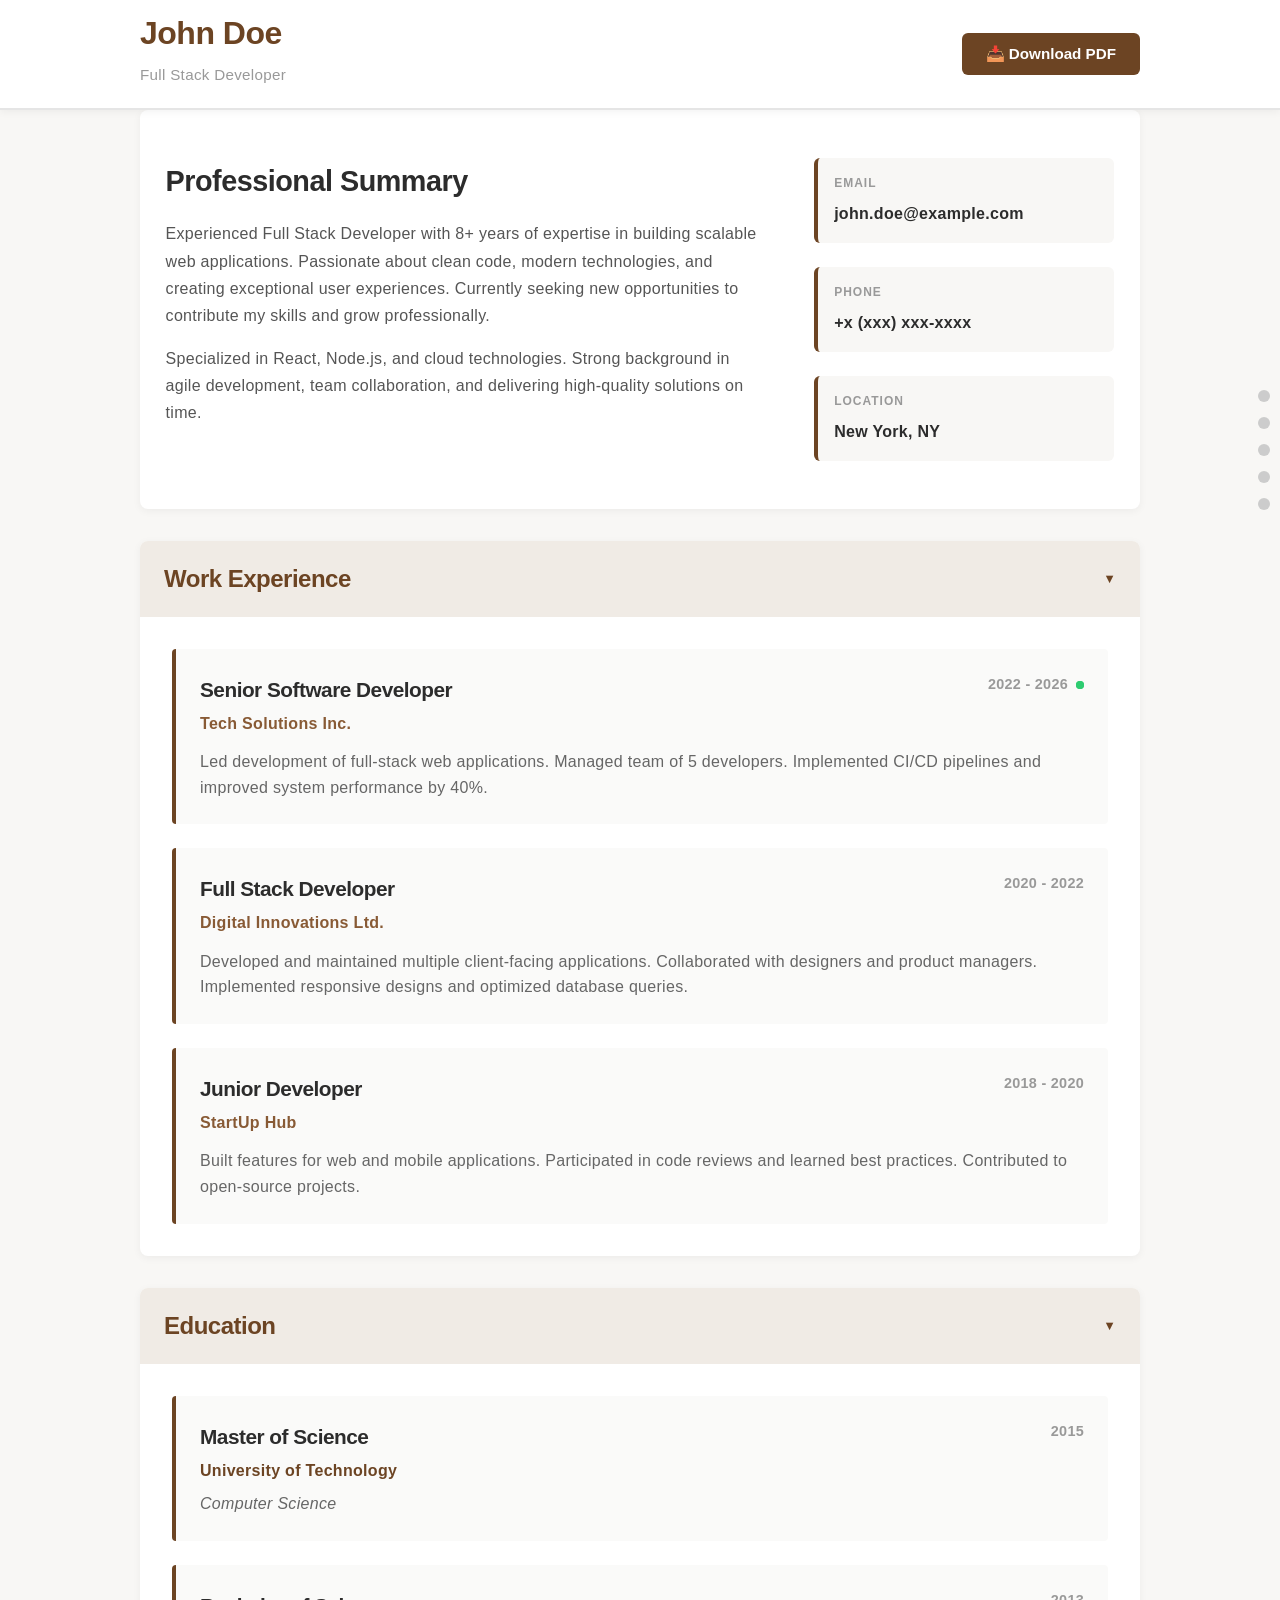
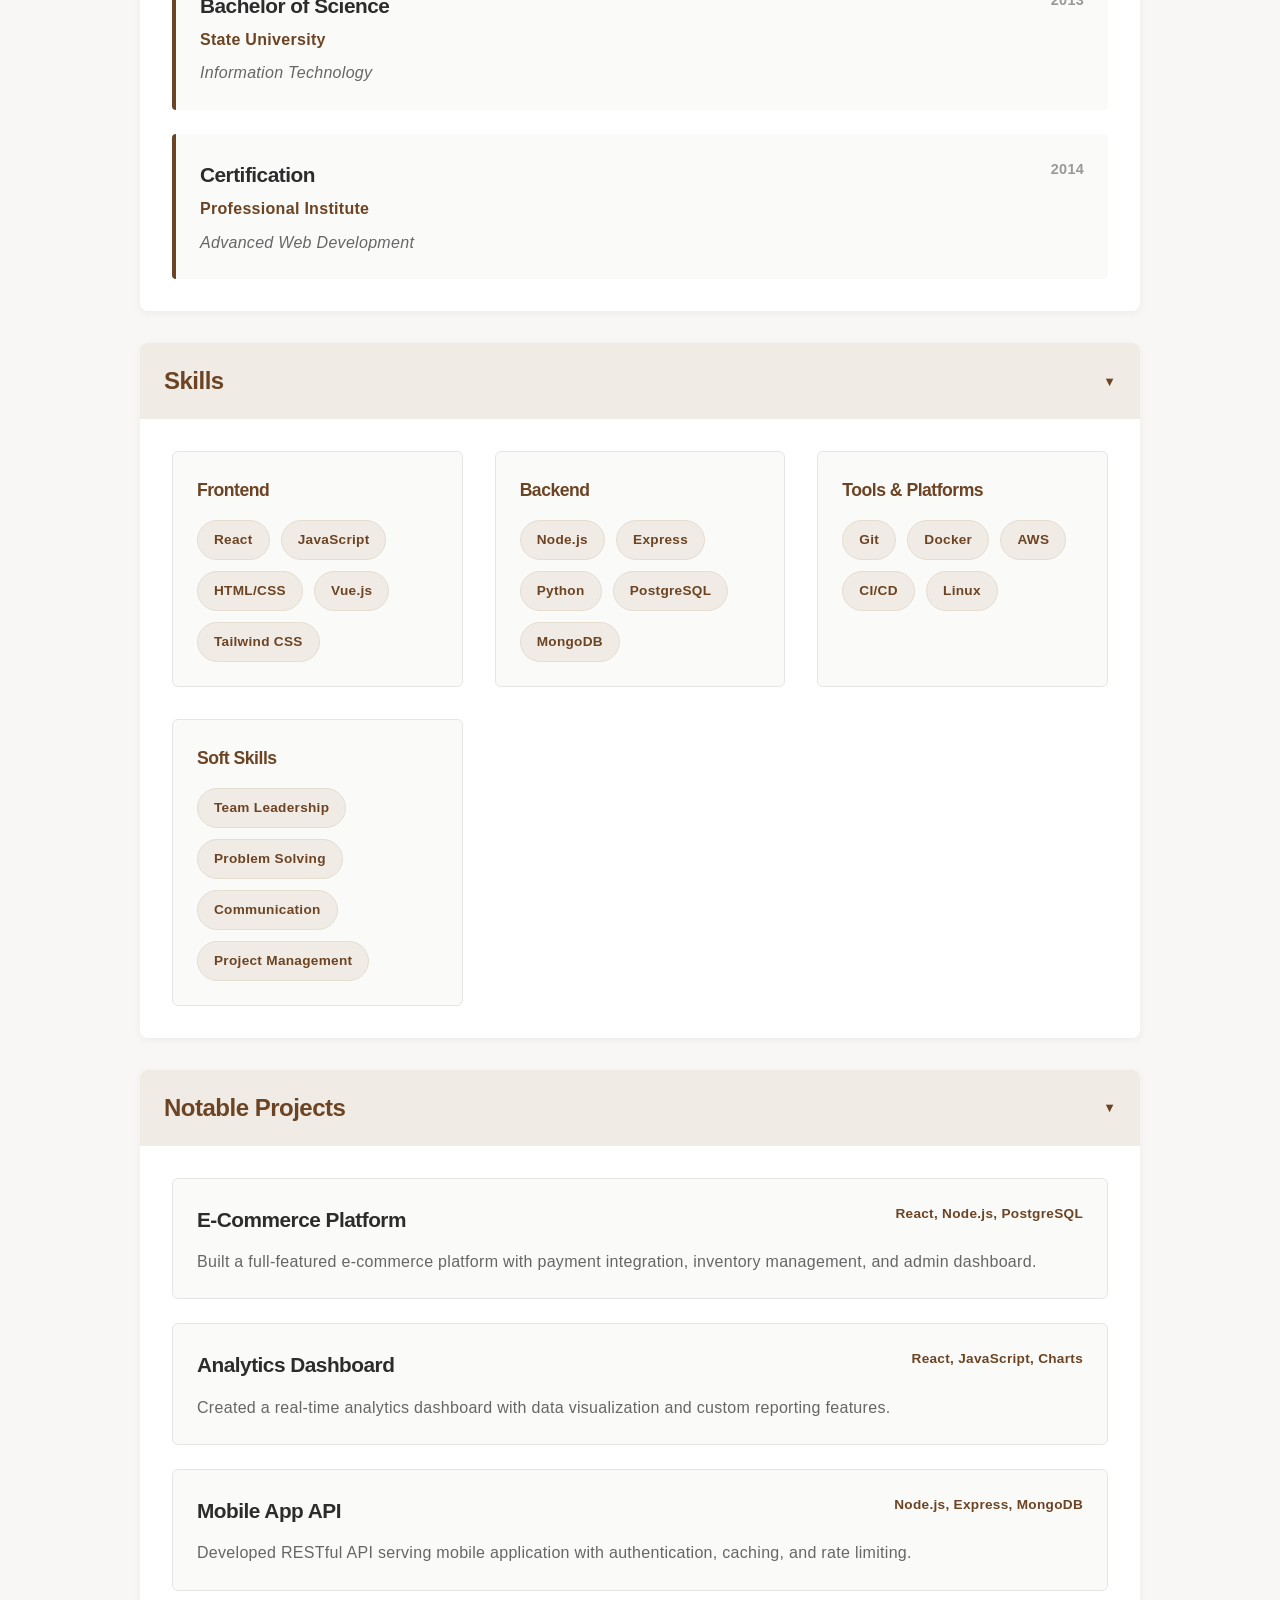
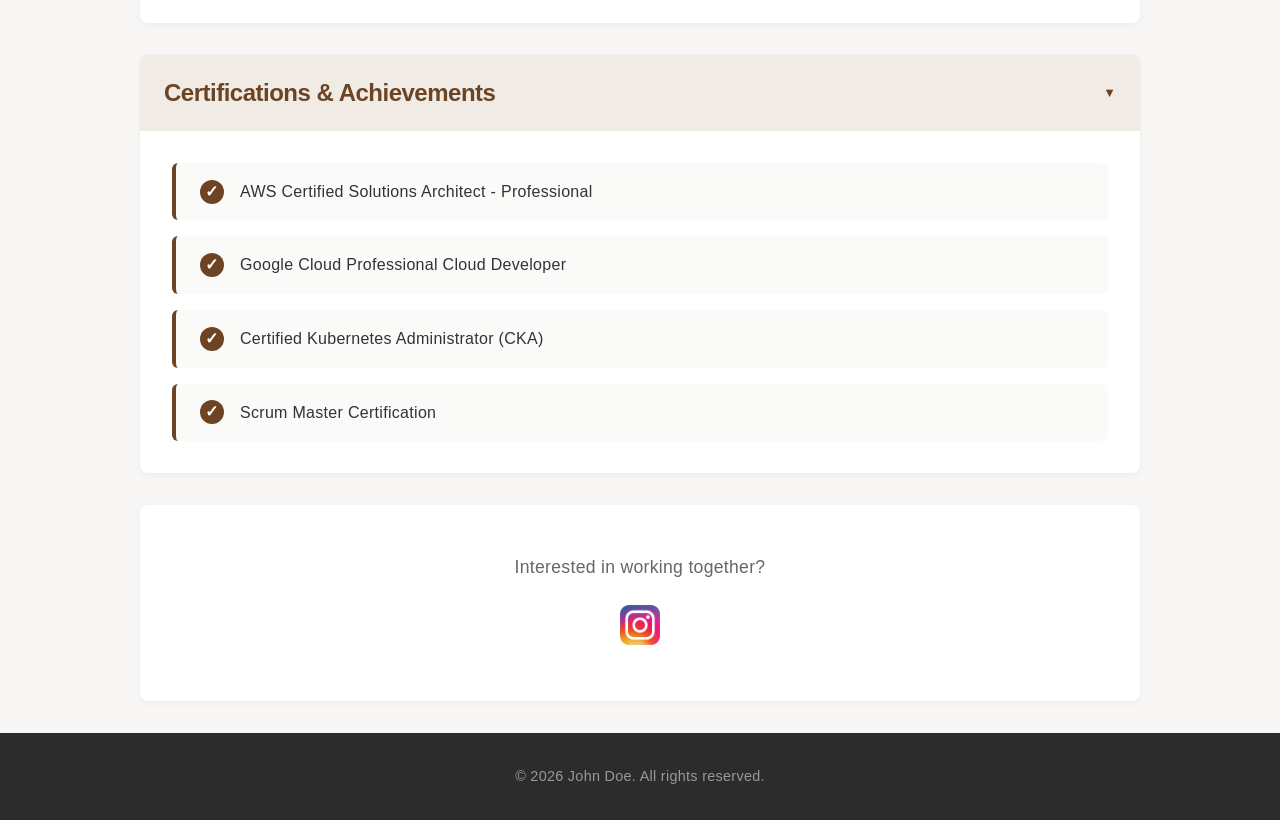
==== commit 9d0016c2: "real time dot" ====
--- a/index.html
+++ b/index.html
@@ -8,7 +8,7 @@
     <link rel="stylesheet" href="portfolio_css.css">
     <script src="portfolio_js.js" defer></script>
     <!--umami link for analitics-->
-    <!--<script defer src="https://cloud.umami.is/script.js" data-website-id="32c0d051-bd67-4b57-89e9-293d362ee679"></script>-->
+    <script defer src="https://cloud.umami.is/script.js" data-website-id="32c0d051-bd67-4b57-89e9-293d362ee679"></script>
 </head>
 
 <body>
@@ -20,11 +20,11 @@
                     <h1 class="name">John Doe</h1>
                     <p class="title">Full Stack Developer</p>
                 </div>
-                <!--<a href="cv.pdf" target="_blank" class="print-btn" data-umami-event="Print Resume Click">
+                <!--<a href="cv.pdf" target="_blank" class="print-btn" data-umami-event="Download the page as a PDF file">
                     📥 Print Resume PDF
                 </a>-->
                 <!--print window-->
-                <button class="print-btn" onclick="printingThisPage(); window.print();"  data-umami-event="Print Pdf Click">
+                <button class="print-btn" onclick="printingThisPage(); window.print();"  data-umami-event="PDF file downloaded">
                     📥 Download PDF
                 </button>
             </div>
@@ -82,7 +82,7 @@
                             <h3>Senior Software Developer</h3>
                             <p class="company">Tech Solutions Inc.</p>
                         </div>
-                        <span class="duration">2019 - 2023</span>
+                        <span class="duration">2022 - 2026<span class="pulse-dot"></span></span>
                     </div>
                     <p class="description">Led development of full-stack web applications. Managed team of 5 developers.
                         Implemented CI/CD pipelines and improved system performance by 40%.</p>
@@ -94,7 +94,7 @@
                             <h3>Full Stack Developer</h3>
                             <p class="company">Digital Innovations Ltd.</p>
                         </div>
-                        <span class="duration">2017 - 2019</span>
+                        <span class="duration">2020 - 2022</span>
                     </div>
                     <p class="description">Developed and maintained multiple client-facing applications. Collaborated
                         with designers and product managers. Implemented responsive designs and optimized database
@@ -107,7 +107,7 @@
                             <h3>Junior Developer</h3>
                             <p class="company">StartUp Hub</p>
                         </div>
-                        <span class="duration">2015 - 2017</span>
+                        <span class="duration">2018 - 2020</span>
                     </div>
                     <p class="description">Built features for web and mobile applications. Participated in code reviews
                         and learned best practices. Contributed to open-source projects.</p>
@@ -267,7 +267,7 @@
         <section class="footer-cta" id="cta-section">
             <p id="cta-paragraph">Interested in working together?</p>
             <div id="social-media-logos-container">
-                <a href="https://www.instagram.com/services_4_all/" target="_blank" rel="noopener noreferrer">
+                <a href="https://www.instagram.com/services_4_all/" target="_blank" rel="noopener noreferrer"  data-umami-event="Clicks on Instagram link">
                     <img class="social-media-img" src="instagram.png" alt="instagram">
                 </a>
             </div>
--- a/portfolio_css.css
+++ b/portfolio_css.css
@@ -675,6 +675,35 @@
 /* ============================================
    14. PRINT STYLES
    ============================================ */
+.pulse-dot {
+    display: inline-block;
+    width: 8px;
+    height: 8px;
+    background-color: #2ecc71; /* A nice "Active" Green */
+    border-radius: 50%;
+    margin-left: 8px;
+    position: relative;
+    vertical-align: middle;
+}
+
+/* This creates the "wave" effect behind the dot */
+.pulse-dot::after {
+    content: "";
+    position: absolute;
+    width: 100%;
+    height: 100%;
+    top: 0;
+    left: 0;
+    background-color: #2ecc71;
+    border-radius: 50%;
+    z-index: -1;
+    animation: pulse-ring 2s infinite;
+}
+
+@keyframes pulse-ring {
+    0% { transform: scale(0.5); opacity: 0.8; }
+    100% { transform: scale(2.5); opacity: 0; }
+}
 
 @media print {
     body {
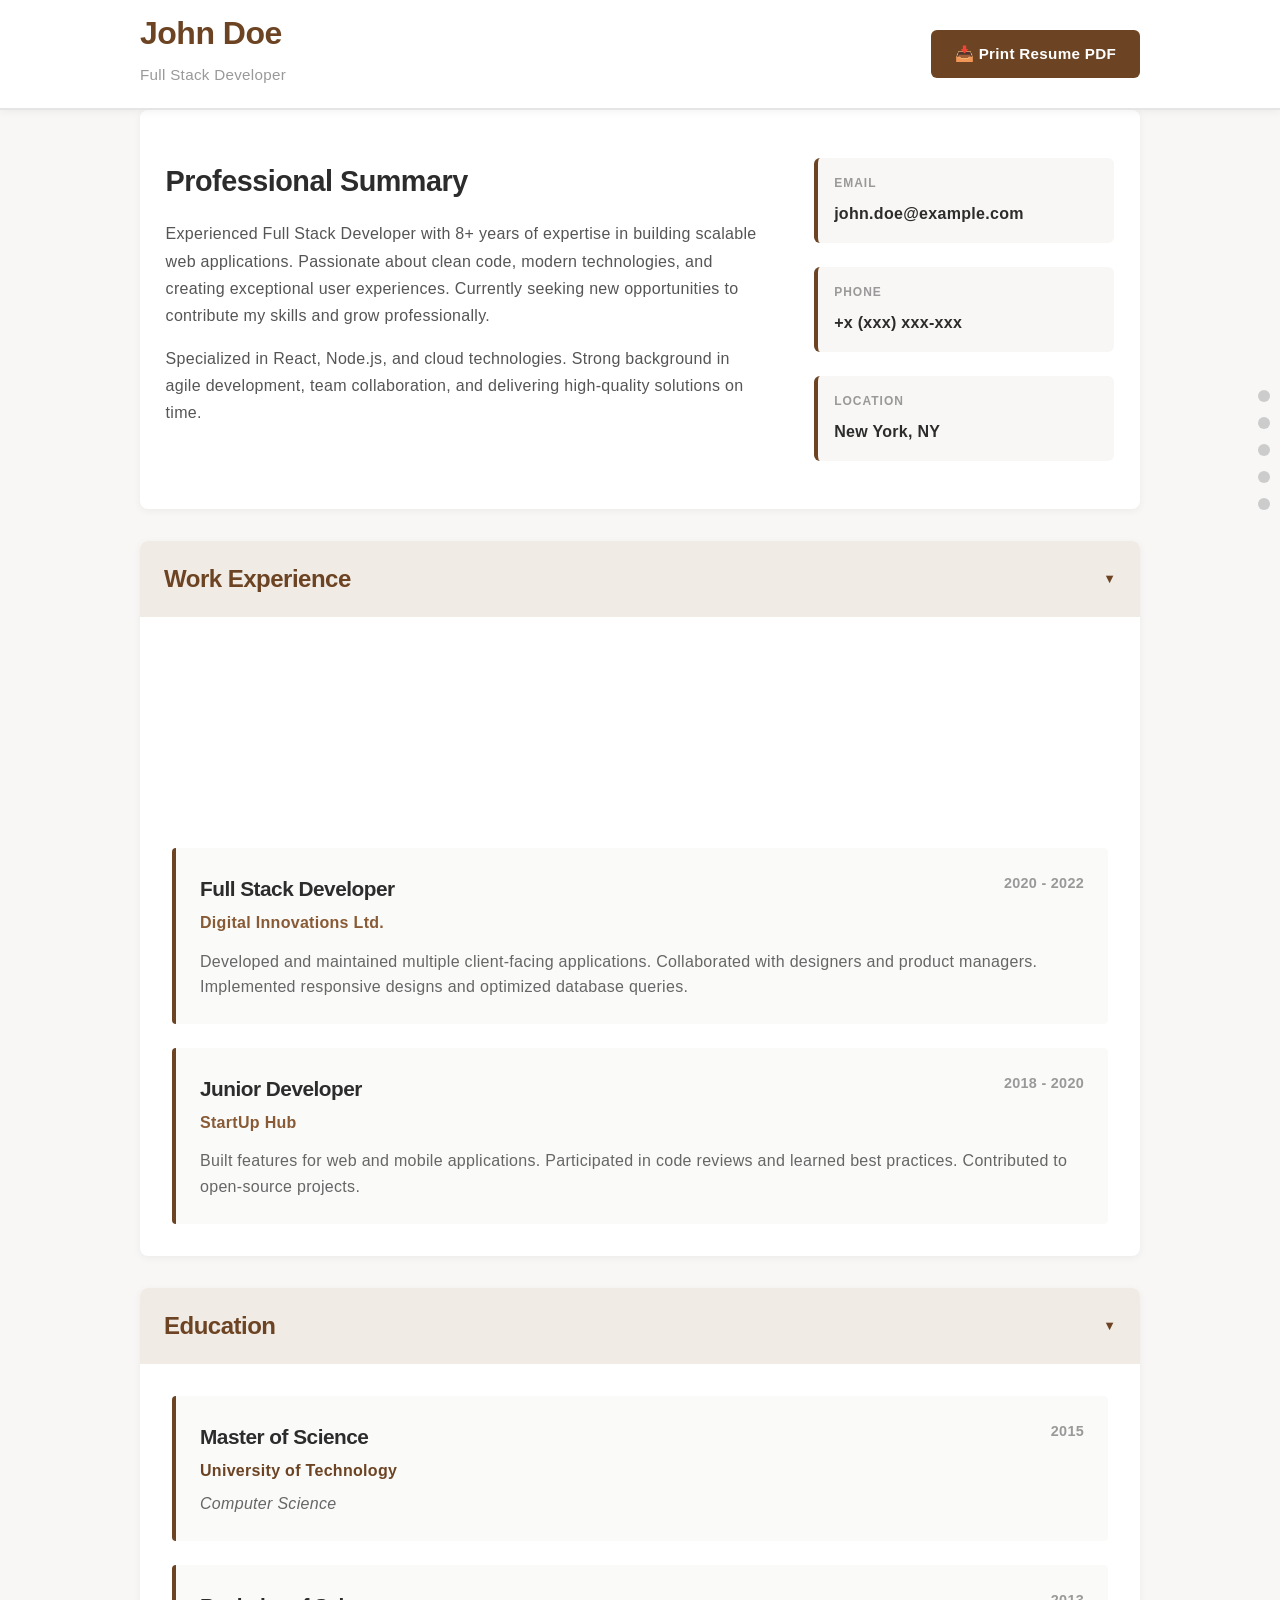
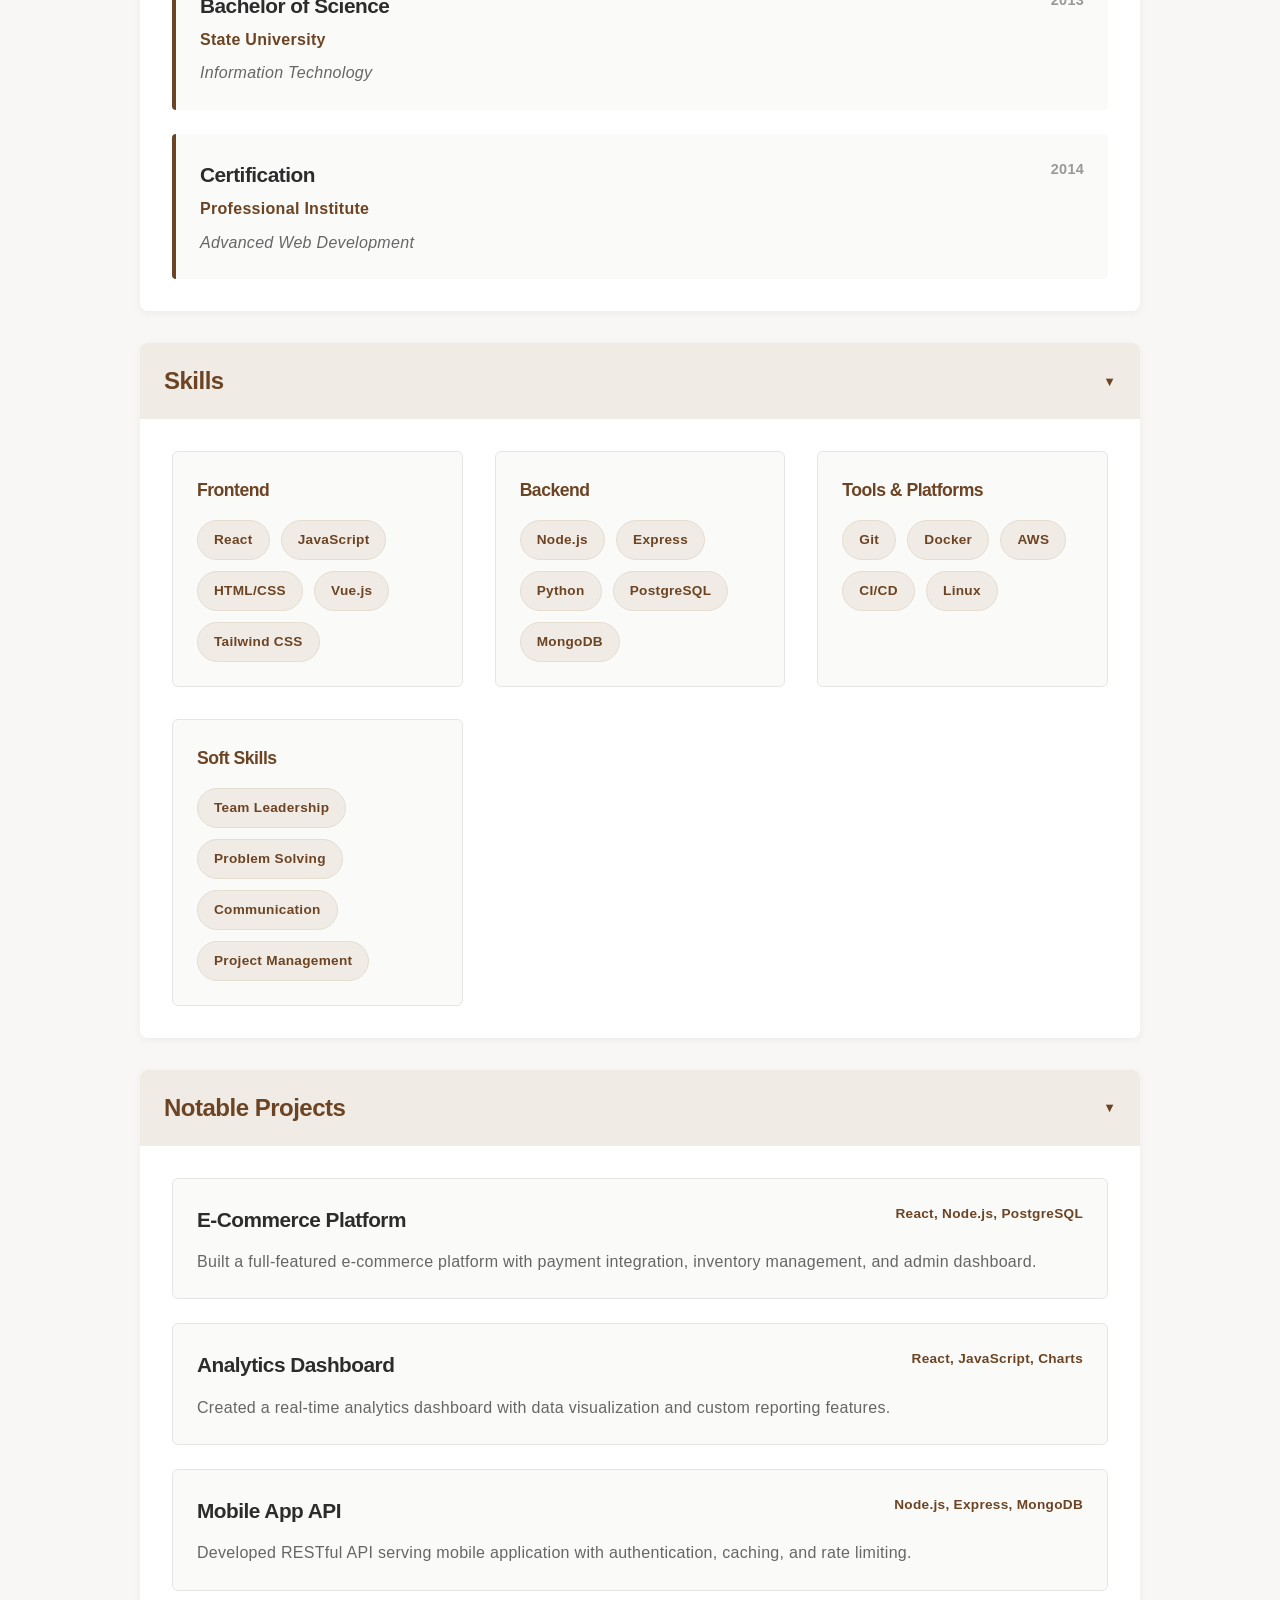
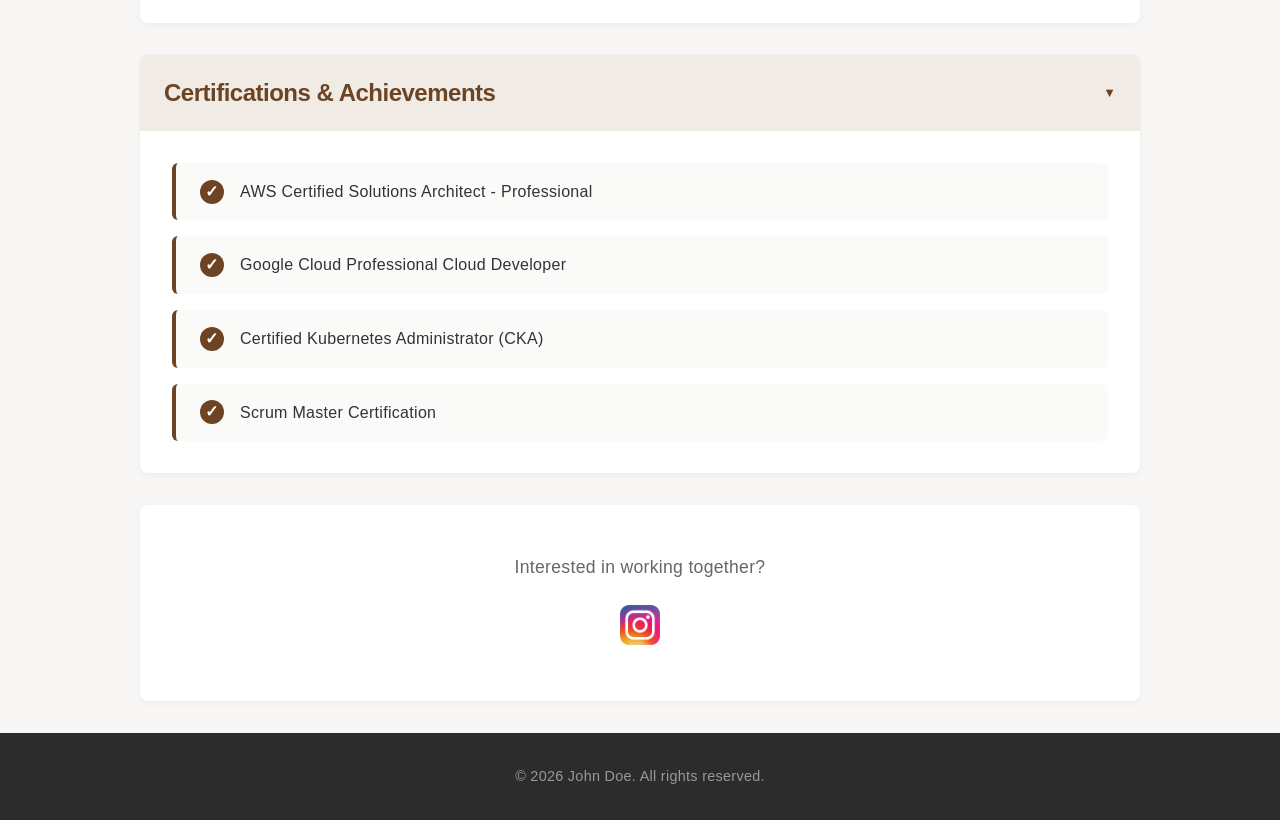
==== commit 2d26bd13: "7yyadt windows print + 9addit seo" ====
--- a/index.html
+++ b/index.html
@@ -4,6 +4,9 @@
 <head>
     <meta charset="UTF-8">
     <meta name="viewport" content="width=device-width, initial-scale=1.0">
+    <meta name="description" content="John Doe - Experienced Full Stack Developer with 8+ years of expertise in building scalable web
+                        applications based in New York, Specialized in React, Node.js, and cloud technologies.">
+<meta name="keywords" content="Full Stack Developer, New York, React, Node.js, Cloud Technologies">
     <title>John Doe - Professional Portfolio</title>
     <link rel="stylesheet" href="portfolio_css.css">
     <script src="portfolio_js.js" defer></script>
@@ -20,25 +23,26 @@
                     <h1 class="name">John Doe</h1>
                     <p class="title">Full Stack Developer</p>
                 </div>
-                <!--<a href="cv.pdf" target="_blank" class="print-btn" data-umami-event="Download the page as a PDF file">
+                <a href="cv.pdf" target="_blank" class="print-btn" style="text-decoration: none;"
+                    data-umami-event="Download the page as a PDF file">
                     📥 Print Resume PDF
-                </a>-->
-                <!--print window-->
-                <button class="print-btn" onclick="printingThisPage(); window.print();"  data-umami-event="PDF file downloaded">
-                    📥 Download PDF
-                </button>
+                </a>
             </div>
         </div>
     </header>
+
 
     <!-- Main Content -->
     <main class="container">
         <nav class="dot-nav">
-            <a href="#experience-section" class="dot" id="experience-dot" data-section="experience"><span>Experience</span></a>
-            <a href="#education-section" class="dot" id="education-dot" data-section="education"><span>Education</span></a>
+            <a href="#experience-section" class="dot" id="experience-dot"
+                data-section="experience"><span>Experience</span></a>
+            <a href="#education-section" class="dot" id="education-dot"
+                data-section="education"><span>Education</span></a>
             <a href="#skills-section" class="dot" id="skills-dot" data-section="skills"><span>Skills</span></a>
             <a href="#projects-section" class="dot" id="projects-dot" data-section="projects"><span>Projects</span></a>
-            <a href="#achievements-section" class="dot" id="achievements-dot" data-section="achievements"><span>Achievements</span></a>
+            <a href="#achievements-section" class="dot" id="achievements-dot"
+                data-section="achievements"><span>Achievements</span></a>
         </nav>
         <!-- Hero Section -->
         <section class="hero-section" id="hero-section">
@@ -54,12 +58,16 @@
                 </div>
                 <div class="contact-info">
                     <div class="contact-item">
-                        <span class="contact-label">Email</span>
-                        <p class="contact-value">john.doe@example.com</p>
+                        <a href="mailto:john.doe@example.com">
+                            <span class="contact-label">Email</span>
+                            <p class="contact-value">john.doe@example.com</p>
+                        </a>
                     </div>
                     <div class="contact-item">
-                        <span class="contact-label">Phone</span>
-                        <p class="contact-value">+x (xxx) xxx-xxxx</p>
+                        <a href="tel:+xxxxxxxxxx">
+                            <span class="contact-label">Phone</span>
+                            <p class="contact-value">+x (xxx) xxx-xxx</p>
+                        </a>
                     </div>
                     <div class="contact-item">
                         <span class="contact-label">Location</span>
@@ -267,12 +275,10 @@
         <section class="footer-cta" id="cta-section">
             <p id="cta-paragraph">Interested in working together?</p>
             <div id="social-media-logos-container">
-                <a href="https://www.instagram.com/services_4_all/" target="_blank" rel="noopener noreferrer"  data-umami-event="Clicks on Instagram link">
-                    <img class="social-media-img" src="instagram.png" alt="instagram">
+                <a href="https://www.instagram.com/services_4_all/" target="_blank" rel="noopener noreferrer"
+                    data-umami-event="Clicks on Instagram link">
+                    <img class="social-media-img" src="instagram.png" alt="instagram logo">
                 </a>
-            </div>
-            <div id="social-media-links-container" style="display: none;">
-                <h3>INSTAGRAM: https://www.instagram.com/services_4_all/</h3>
             </div>
         </section>
     </main>
--- a/portfolio_css.css
+++ b/portfolio_css.css
@@ -673,7 +673,7 @@
 }
 
 /* ============================================
-   14. PRINT STYLES
+   14. PRINT STYLES & INGOING DOT
    ============================================ */
 .pulse-dot {
     display: inline-block;
@@ -706,55 +706,8 @@
 }
 
 @media print {
-    body {
-       background-color: var(--section_bg_color);
-    }
-
-    .header {
-        position: static;
-        border-bottom: 2px solid var(--text_1_color);
-        margin-bottom: 1rem;
-    }
-
     .print-btn {
         display: none !important;
-    }
-
-    .section-header {
-        background-color: var(--section_header_and_skills_tag_color);
-        border-bottom: 2px solid #ddd;
-    }
-
-    .section-header .toggle-icon {
-        display: none;
-    }
-
-    .section-content {
-        max-height: none !important;
-        padding: 1.5rem;
-    }
-
-    .section {
-        page-break-inside: avoid;
-        margin-bottom: 1rem;
-        box-shadow: none;
-        border: 1px solid #ddd;
-    }
-
-    .experience-item,
-    .education-item,
-    .project-item {
-        page-break-inside: avoid;
-    }
-
-    .footer {
-        margin-top: 2rem;
-        border-top: 1px solid #ddd;
-        page-break-inside: avoid;
-    }
-
-    a {
-        color: var(--main_color);
     }
 }
 
@@ -851,4 +804,4 @@
     .footer-cta {
         padding: 2rem 1rem;
     }
-}
+}
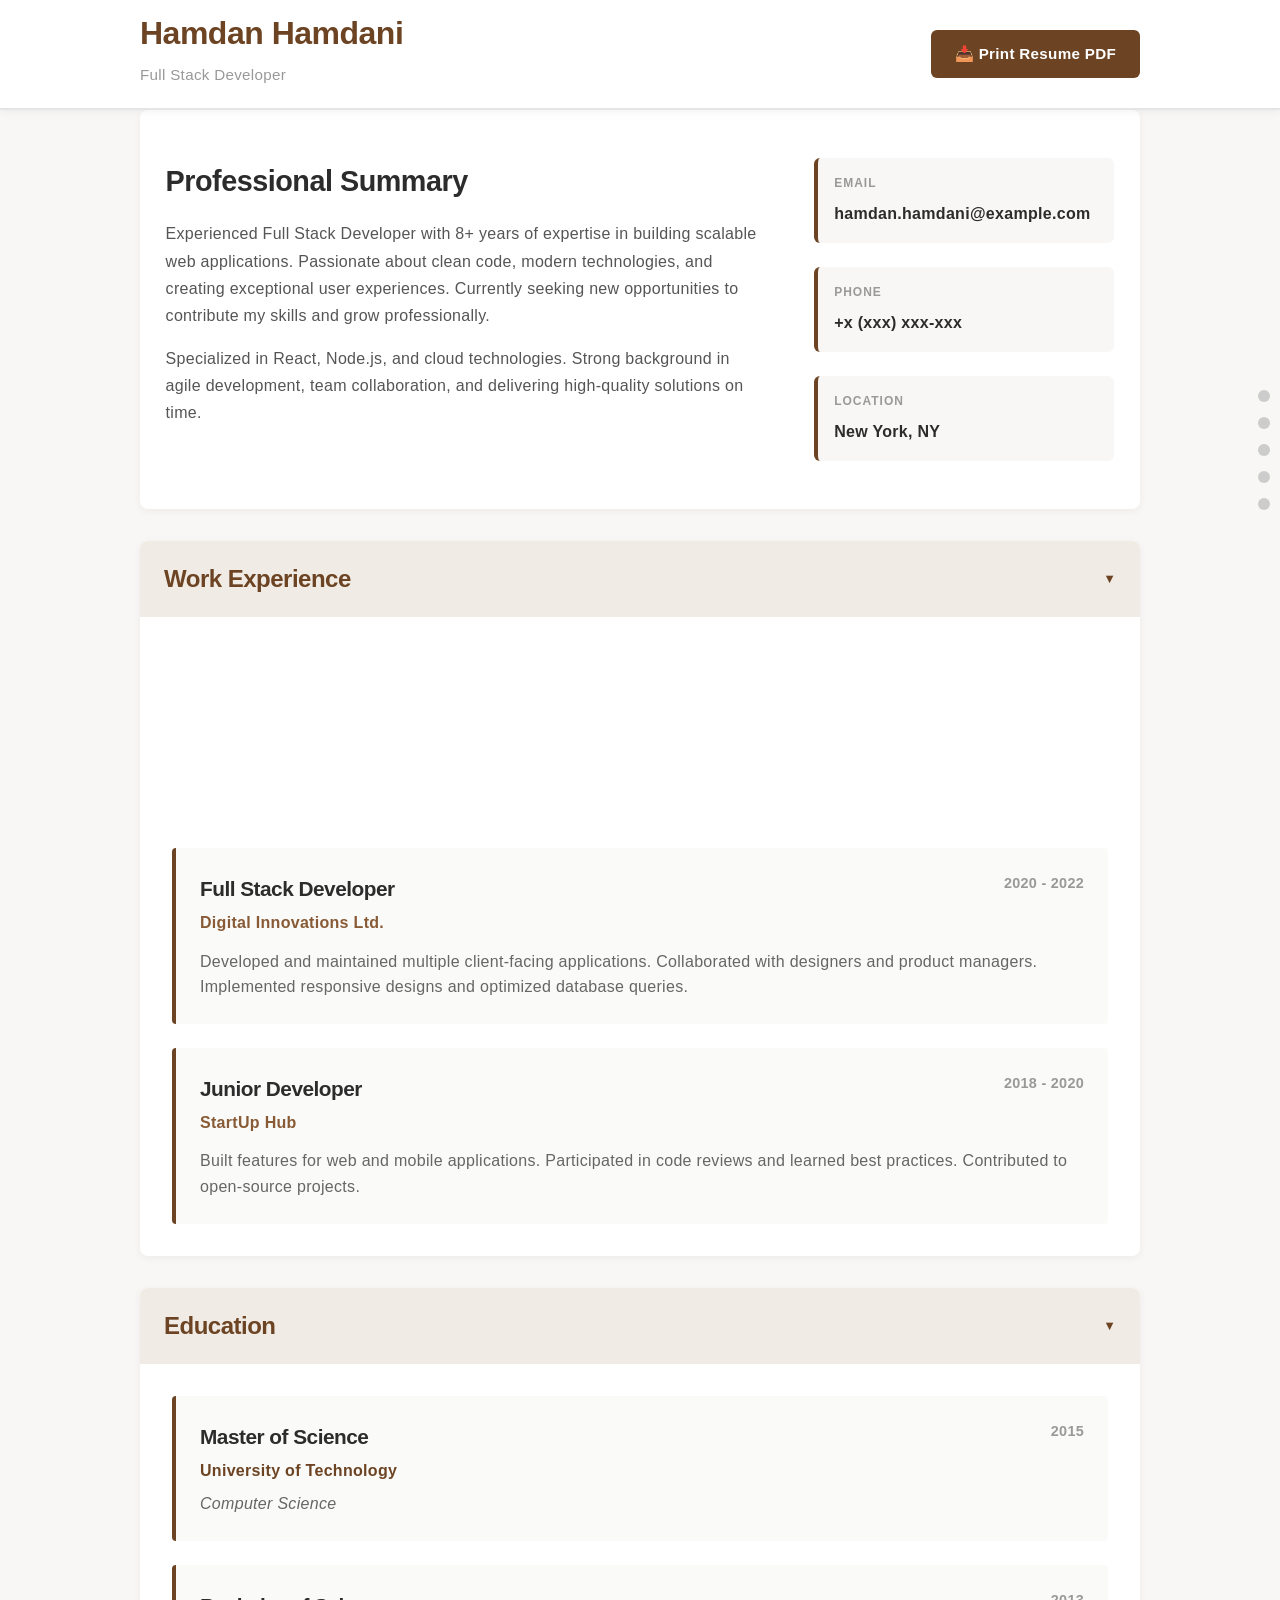
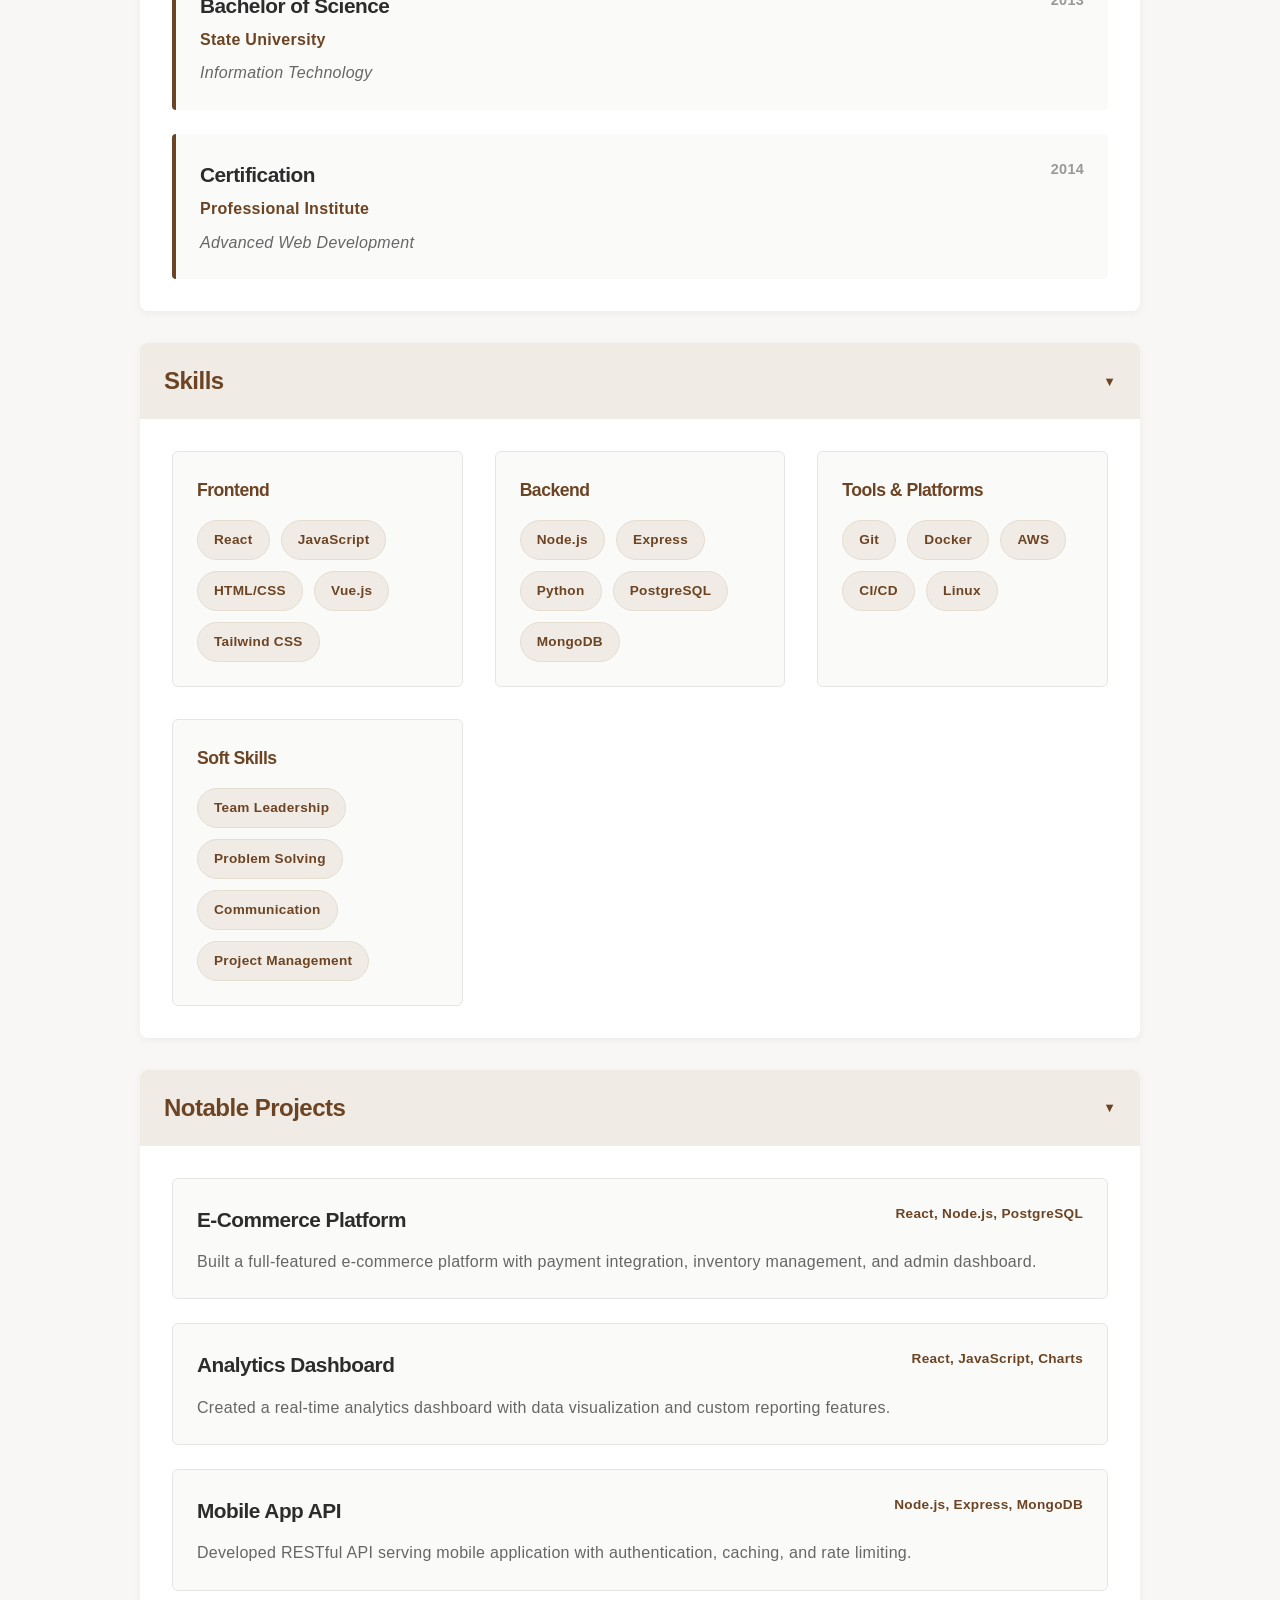
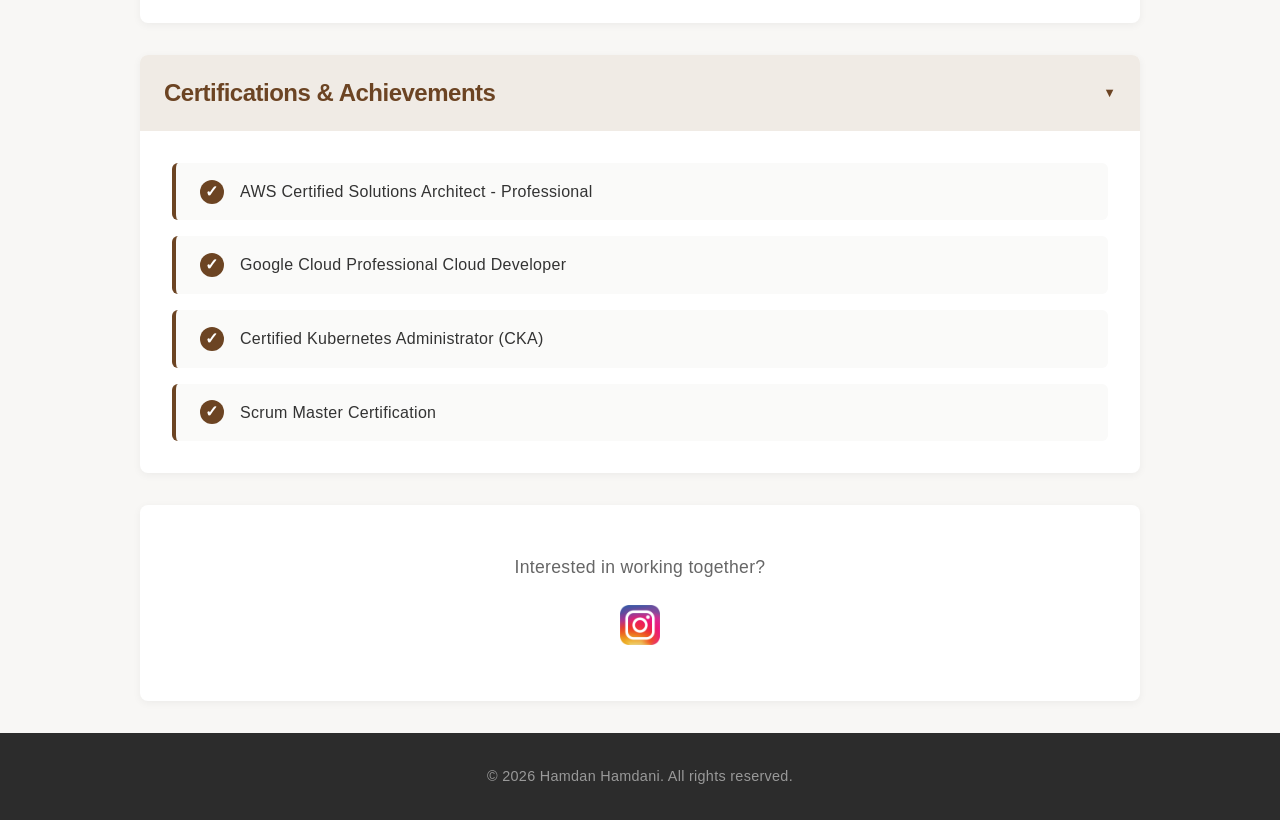
==== commit d8e10707: "name change" ====
--- a/index.html
+++ b/index.html
@@ -4,10 +4,10 @@
 <head>
     <meta charset="UTF-8">
     <meta name="viewport" content="width=device-width, initial-scale=1.0">
-    <meta name="description" content="John Doe - Experienced Full Stack Developer with 8+ years of expertise in building scalable web
+    <meta name="description" content="Hamdan Hamdani - Experienced Full Stack Developer with 8+ years of expertise in building scalable web
                         applications based in New York, Specialized in React, Node.js, and cloud technologies.">
 <meta name="keywords" content="Full Stack Developer, New York, React, Node.js, Cloud Technologies">
-    <title>John Doe - Professional Portfolio</title>
+    <title>Hamdan Hamdani - Professional Portfolio</title>
     <link rel="stylesheet" href="portfolio_css.css">
     <script src="portfolio_js.js" defer></script>
     <!--umami link for analitics-->
@@ -20,11 +20,11 @@
         <div class="container">
             <div class="header-content">
                 <div>
-                    <h1 class="name">John Doe</h1>
+                    <h1 class="name">Hamdan Hamdani</h1>
                     <p class="title">Full Stack Developer</p>
                 </div>
-                <a href="cv.pdf" target="_blank" class="print-btn" style="text-decoration: none;"
-                    data-umami-event="Download the page as a PDF file">
+                <a href="https://ibou-1.github.io/pdf/John%20Doe%20-%20Professional%20Portfolio.pdf" target="_blank" class="print-btn" style="text-decoration: none;"
+                    data-umami-event="PDF download">
                     📥 Print Resume PDF
                 </a>
             </div>
@@ -58,9 +58,9 @@
                 </div>
                 <div class="contact-info">
                     <div class="contact-item">
-                        <a href="mailto:john.doe@example.com">
+                        <a href="mailto:hamdan.hamdani@example.com">
                             <span class="contact-label">Email</span>
-                            <p class="contact-value">john.doe@example.com</p>
+                            <p class="contact-value">hamdan.hamdani@example.com</p>
                         </a>
                     </div>
                     <div class="contact-item">
@@ -285,7 +285,7 @@
 
     <!-- Footer -->
     <footer class="footer" id="footer">
-        <p>&copy; 2026 John Doe. All rights reserved.</p>
+        <p>&copy; 2026 Hamdan Hamdani. All rights reserved.</p>
     </footer>
 </body>
 
